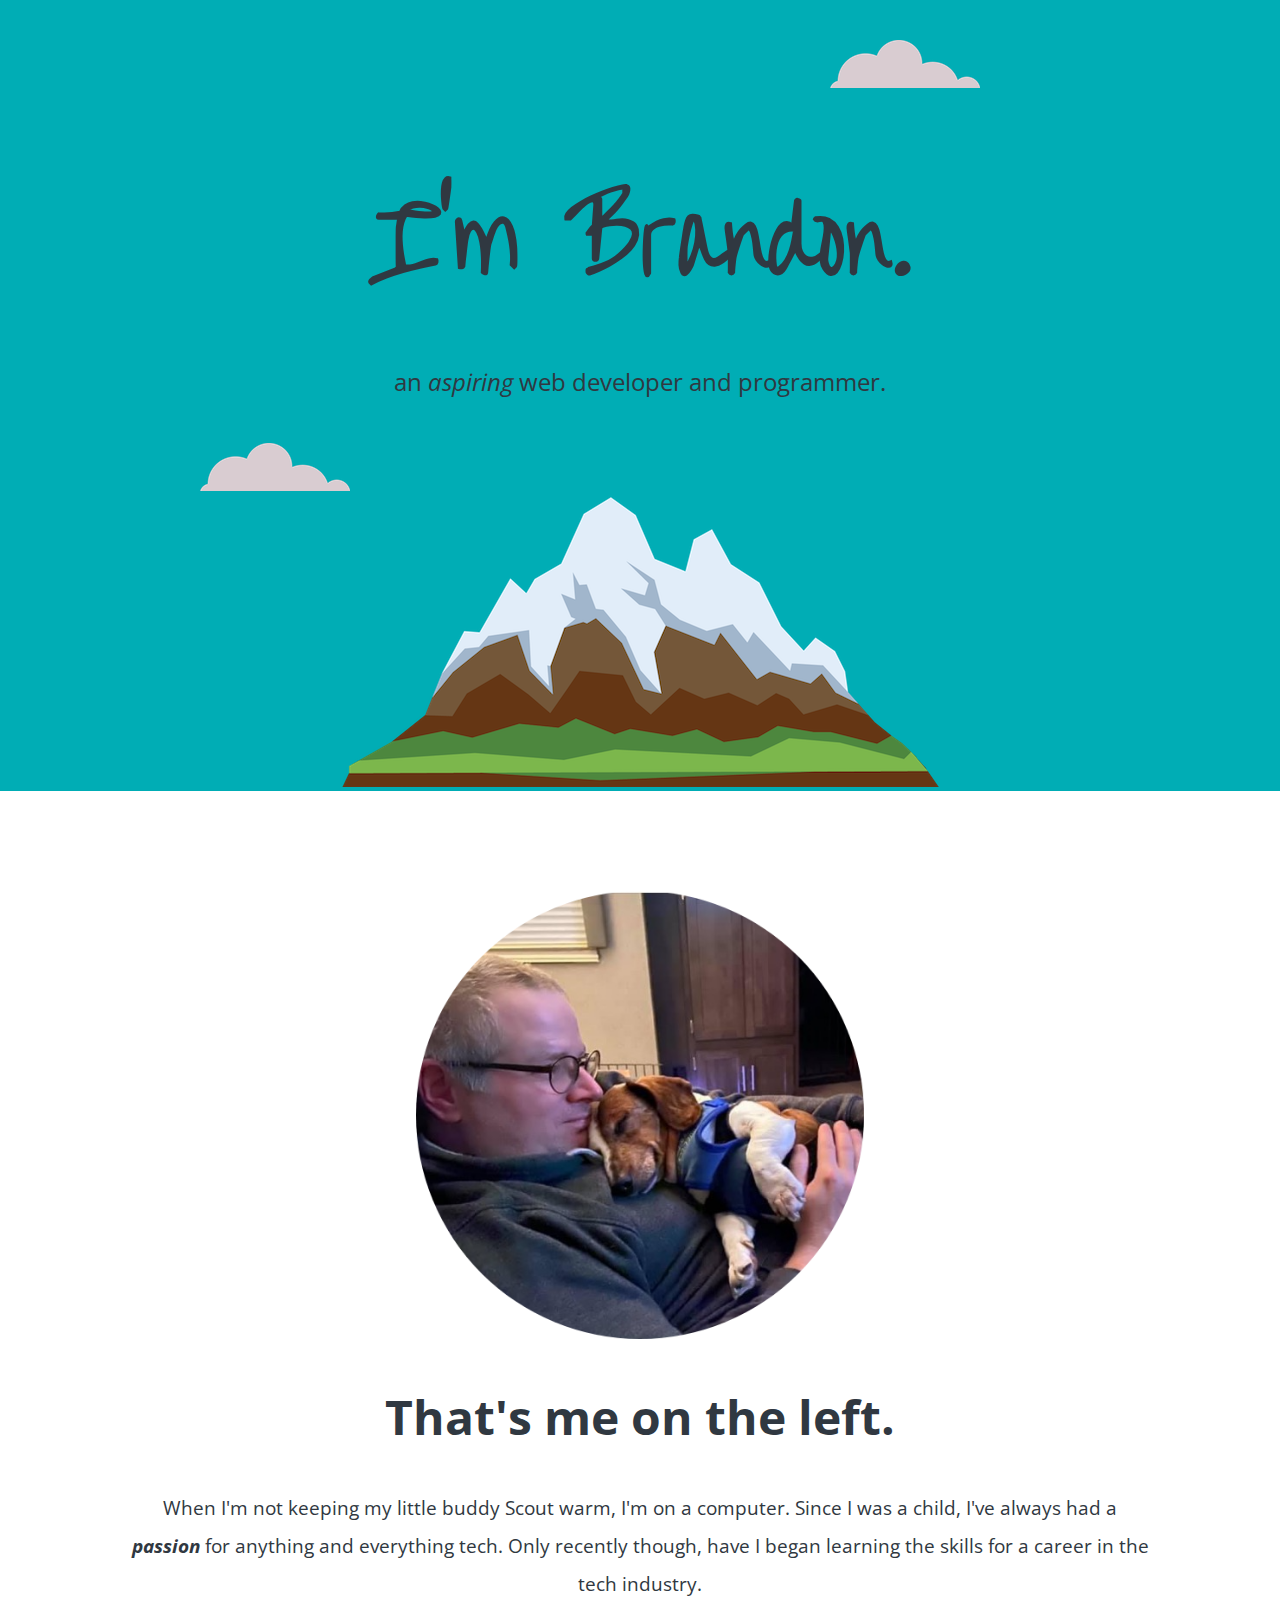
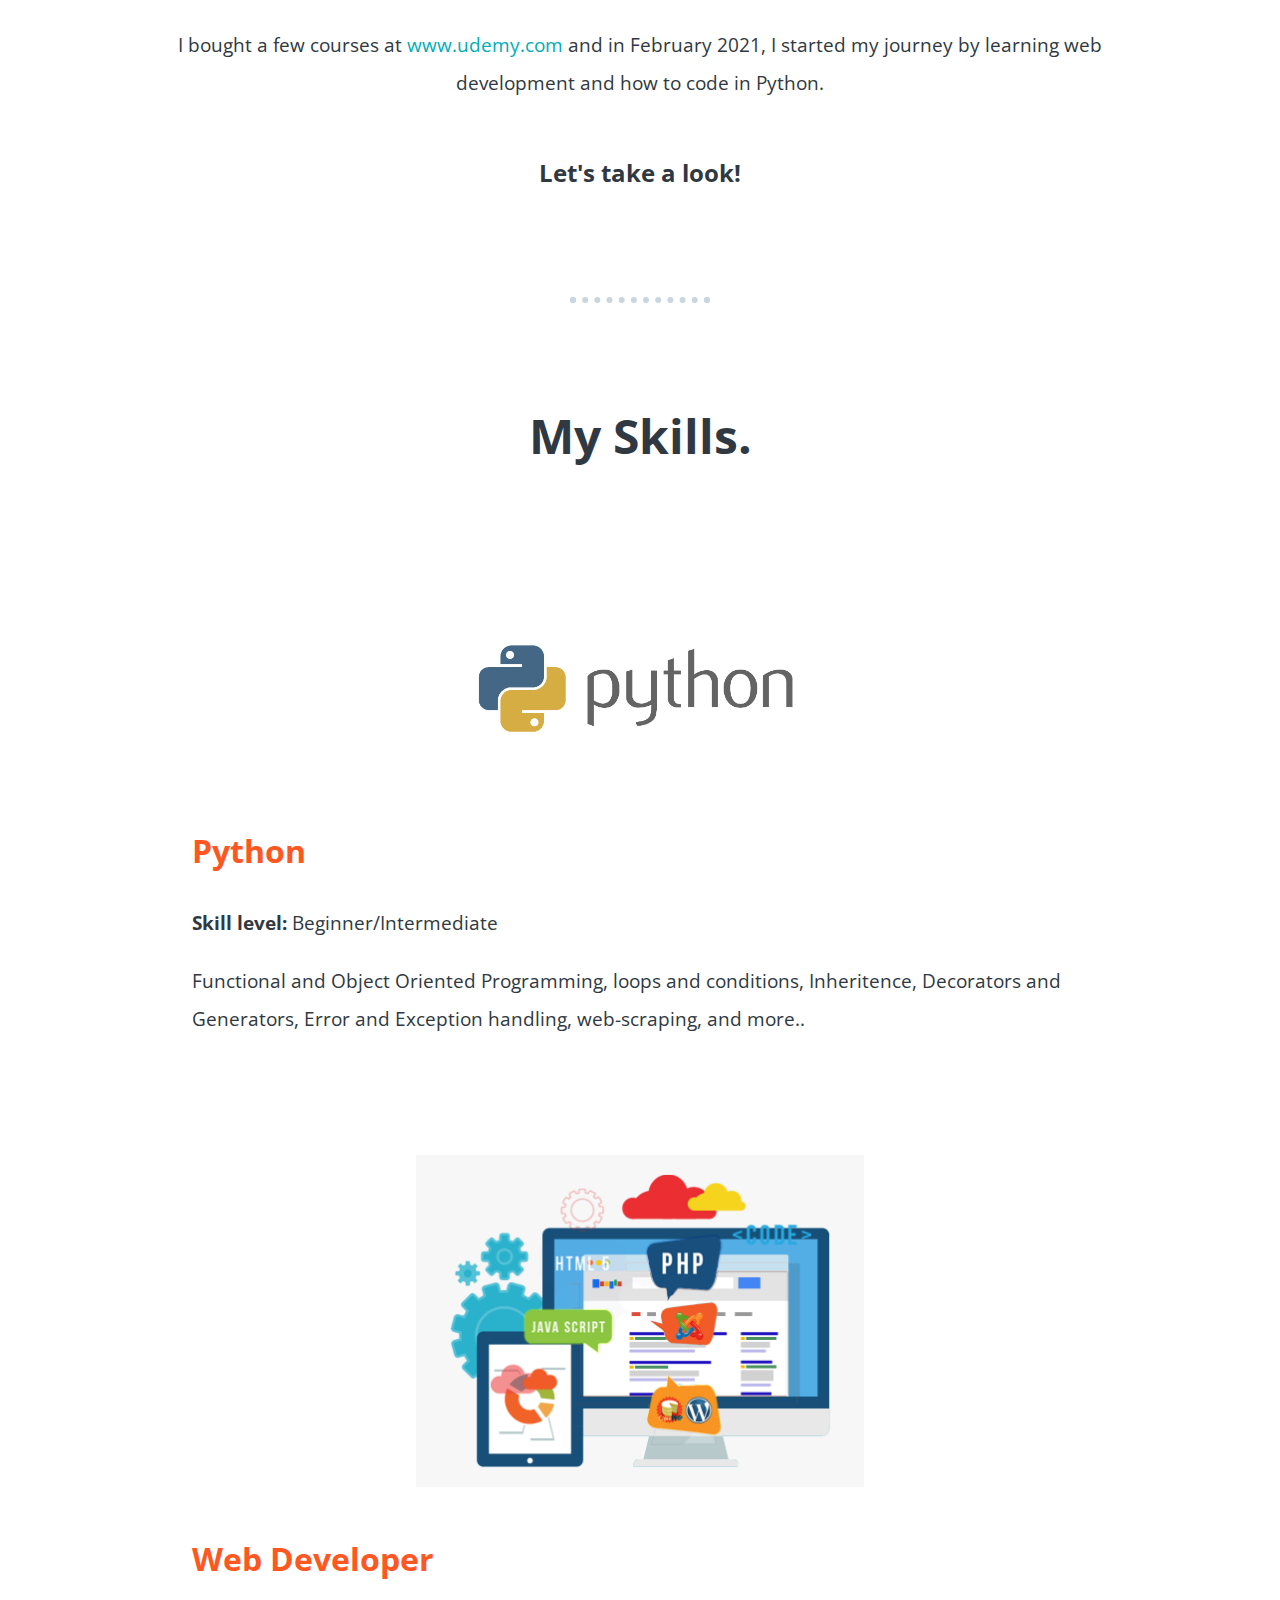
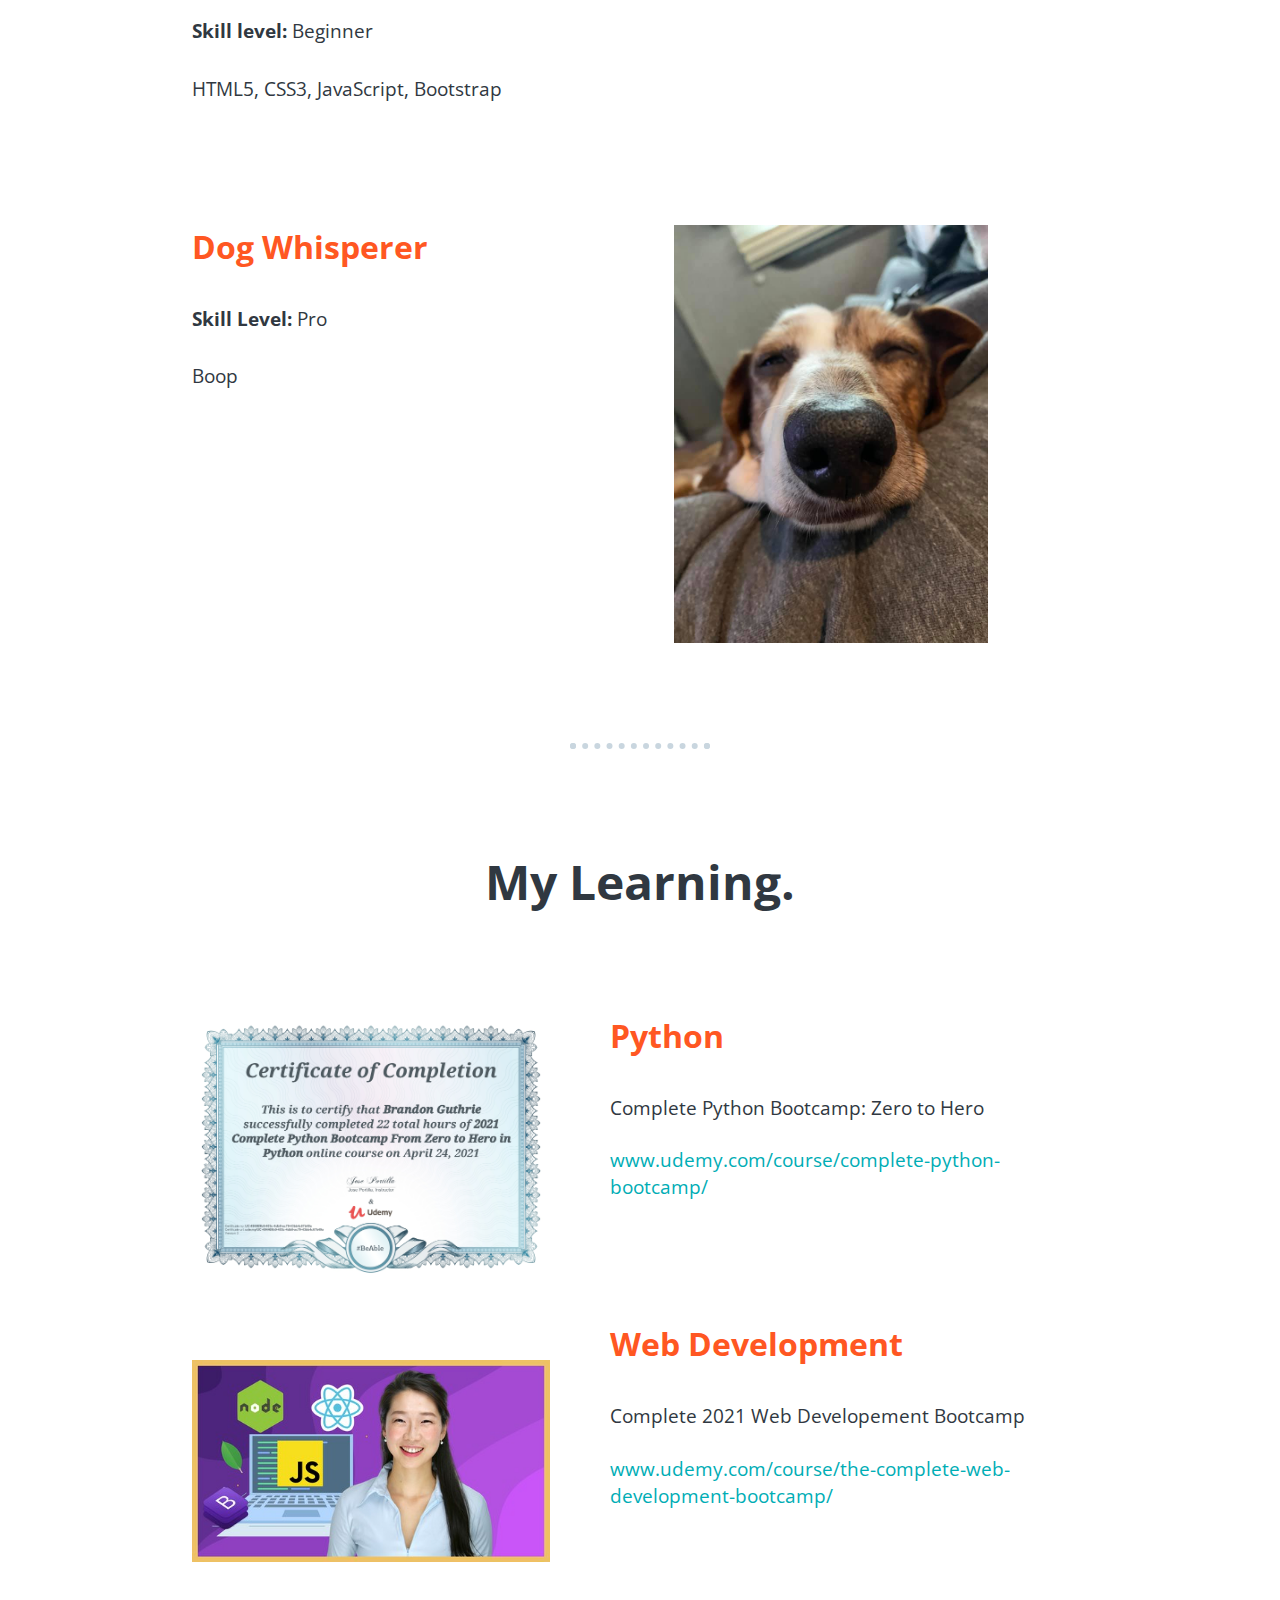
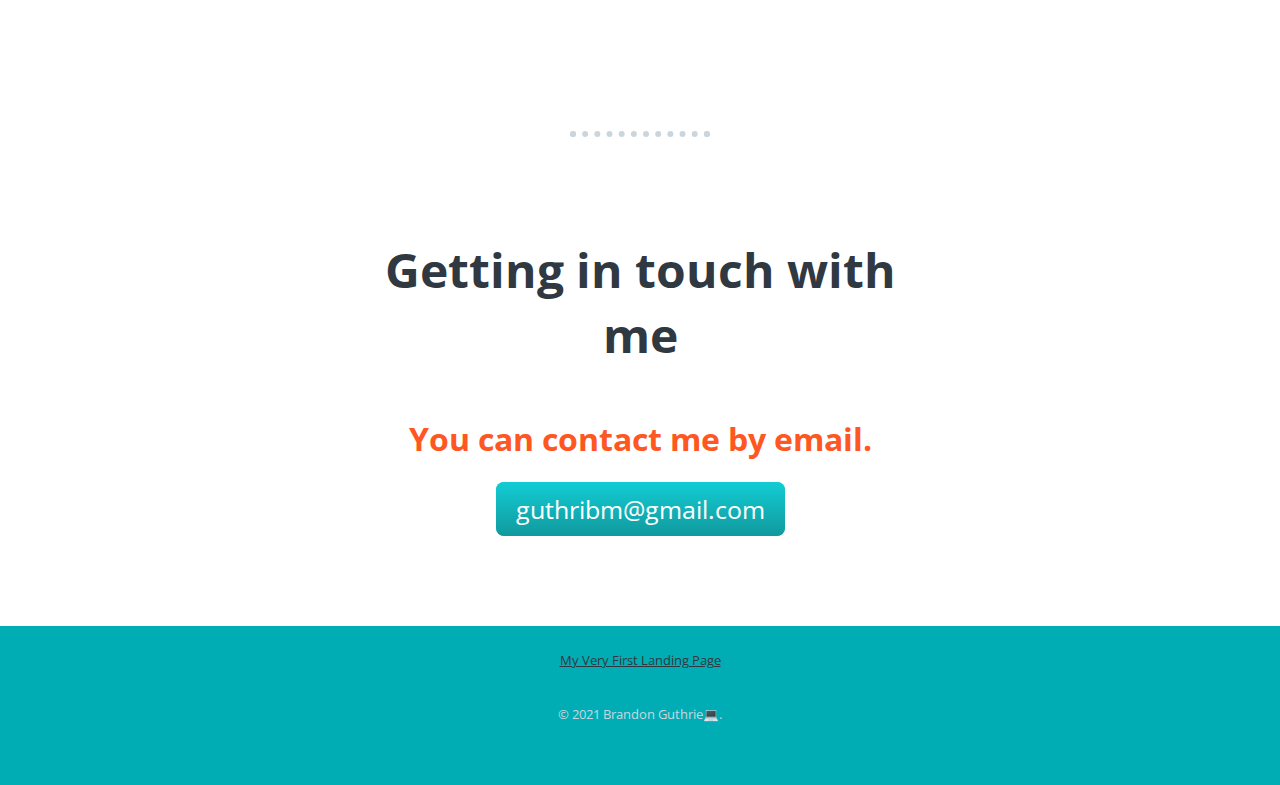
==== index.html @ 547bc37a "Update index.html" ====
<!DOCTYPE html>
<html lang="en">
<head>
    <meta charset="UTF-8">
    <meta http-equiv="X-UA-Compatible" content="IE=edge">
    <meta name="viewport" content="width=device-width, initial-scale=1.0">    
    <title>Brandon Guthrie💻</title>
    <link rel="stylesheet" href="css/styles.css">
    <link rel="icon" href="compicon.ico">
    <link rel="preconnect" href="https://fonts.gstatic.com">
    <link rel="preconnect" href="https://fonts.gstatic.com">
    <link rel="preconnect" href="https://fonts.gstatic.com">
<link href="https://fonts.googleapis.com/css2?family=Hachi+Maru+Pop&family=Open+Sans&family=Over+the+Rainbow&family=Roboto&family=Rock+Salt&display=swap" rel="stylesheet">
</head>

<body>
    <div class="top_container">
        <img class="top_cloud" src="images/cloud.png" alt="Cloud image">
        <h1>I'm Brandon.</h1>
        <p class="subtitle"> an <em>aspiring</em> web developer and programmer.</p>
        <img class="bottom_cloud" src="images/cloud.png" alt="Cloud image">
        <img src="images/mountain.png" alt="Mountain image">
    </div>
    
    <div class="middle-container">
        <div class="profile">
          <img class="profile_pic" src="images/profile pic.png" alt="Brandon profile pic">
          <h2>That's me on the left.</h2>
          <p class="bio">When I'm not keeping my little buddy Scout warm, I'm on a computer. Since I was a child, I've always had a <em><strong>passion</strong></em> for anything and everything tech. Only recently though, have I began learning the skills for a career in the tech industry.</p> 
          <br>
          <p class="bio">I bought a few courses at <a href="https://www.udemy.com">www.udemy.com</a> and in February 2021, I started my journey by learning web development and how to code in Python.</p>
          <br>
          <p class="profile_footer">Let's take a look!</p>
        </div>
        <hr>
        <div class="skills">
          <h2>My Skills.</h2>
          <br>
          <div class="skill-row">
            <img class="python_image" src="images/python-logo-master.png" alt="python logo">
            <h3>Python</h3>
            <p><strong>Skill level: </strong>Beginner/Intermediate</p>             
            <p>Functional and Object Oriented Programming, loops and conditions, Inheritence, Decorators and Generators, Error and Exception handling, web-scraping, and more.. </p>
          </div>
          <br>
          <div class="skill-row">
            <img class="web_dev" src="images/web dev.png" alt="Web Developer">
            <h3>Web Developer</h3>
            <p><strong>Skill level: </strong>Beginner</p>            
            <p>HTML5, CSS3, JavaScript, Bootstrap</p>
          </div>
          <br>
          <div class="skill-row">
            <img class="dog_whisperer" src="images/sleep_scout.jpg" alt="Scout sleeping">
            <h3>Dog Whisperer</h3>
            <p><strong>Skill Level: </strong>Pro</p>            
            <p>Boop</p>
          </div>
        </div>
        <br clear="both">
        <hr>
        <h2>My Learning.</h2>
        <div class="learning">
            <div class="skill-row">
                <img class="udemy_python" src="images/PythonCertificatePicture.png" alt="python certificate">
                <h3 class="learn">Python</h3>
                <p>Complete Python Bootcamp: Zero to Hero</p>                 
                <a href="https://www.udemy.com/course/complete-python-bootcamp/">www.udemy.com/course/complete-python-bootcamp/</a>
                
            </div>
            <br>
            <div class="skill-row-last">
                <img class="udemy_web_dev" src="images/angela_yu.jpg" alt="web development course image">
                <h3 class="learn">Web Development</h3>
                <p>Complete 2021 Web Developement Bootcamp</p>                 
                <a href="https://www.udemy.com/course/the-complete-web-development-bootcamp/">www.udemy.com/course/the-complete-web-development-bootcamp/</a>
                
            </div>
        </div>
        <br>
        <hr>
        <div class="contact-me">
          <h2>Getting in touch with me</h2>
          <h3>You can contact me by email.</h3>          
          <a class="btn" href="mailto:guthrbm@gmail.com">guthribm@gmail.com</a>          
        </div>
      </div>
      
      


      <div class="bottom-container">        
        <a class="old_site" href="HTML - Personal Site/old_index.html">My Very First Landing Page</a>
        <p class="copyright">© 2021 Brandon Guthrie💻.</p>
      </div>
      
</body>
</html>
---- css/styles.css ----
body {
    color: #303841;
    margin: 0;
    text-align: center;
    font-family: 'Trebuchet MS', 'Lucida Sans Unicode', 'Lucida Grande', 'Lucida Sans', Arial, sans-serif;
}

h1 {
    font-size: 5.625rem;
    margin: 50px auto 0 auto;
    font-family: 'Over the Rainbow', cursive; 
    color: #303841; 
        
}

.subtitle {
    font-weight: normal;
    font-size: 1.5rem;
}

.skills {
    text-align: center;
}

h2 {
    font-size: 3rem;
    font-family: 'Open Sans', sans-serif;
    color: #303841;
    font-weight: bold;
}

h3 {
    font-family: 'Open Sans', sans-serif;
    color: #ff5722;
    margin-top: 50px;
    font-size: 2rem;
}

a {
    font-family: 'Open Sans', sans-serif;
    color: #00adb5;
    text-decoration: none;
}

a:hover {
    color: #00adb5;
    text-decoration: underline;
}

p {
    font-family: 'Open Sans', sans-serif;
    line-height: 2;
    
}

hr {
    border: dotted #c9d6df 6px;
    border-bottom: none;
    width: 10%;
    margin: 100px auto 100px auto;
}

.top_container {
    background-color: #00adb5;
    position: relative;
    padding-top: 100px;
}

.skill-row {
    text-align: left;
    margin: 75px auto 0 auto;
    width: 70%;
    font-size: 1.2rem;
}

.skill-row-last {
    text-align: left;
    margin: 75px auto 100px auto;
    width: 70%;
    font-size: 1.2rem;
}

.profile {
    text-align: center;
    font-family: 'Open Sans', sans-serif;
    color: #303841;
    margin-bottom: 60px;    
}

.profile_footer {
    font-size: 1.5rem;
    font-weight: bold;
}

.middle-container {        
    font-family: 'Open Sans', sans-serif;    
    color: #303841;
    margin: 100px 0 100px 0;
         
}

.bottom-container {    
    background-color: #00adb5;
    padding: 25px;
}

.pro {
    text-decoration: underline;    
}

.top_cloud {
    position: absolute;
    right: 300px;
    top: 40px;
}

.bottom_cloud {
    position: absolute;
    left: 200px;
    bottom: 300px;
}

.python_image {
    
    height: 45%;
    width: 45%;
    display: block; 
    margin: 0 auto 0 auto;   
    
}

.learn {
    margin-top: 100px;
}

.web_dev {
    height: 50%;
    width: 50%;    
    display: block; 
    margin: 0 auto 0 auto;
}

.dog_whisperer {
    height: 35%;
    width: 35%;
    display: block;
    float: right; 
    margin: 0 100px 0 0;
    
    
}

.profile_pic {
    height: 35%;
    width: 35%;
    
}

.udemy_python {
    height: 40%;
    width: 40%;
    float: left;
    margin: 0 60px 80px 0;
}

.udemy_web_dev {
    height: 40%;
    width: 40%;
    float: left;
    margin: 0 60px 80px 0;
    clear: both;
    
}

.bio {
    width: 80%;
    margin: auto;
    font-size: 1.2rem;
}



.contact-me {
    width: 40%;
    margin: 40px auto 60px;
    font-size: 1.2rem;
}

.btn {
    background: #11cdd4;
    background-image: -webkit-linear-gradient(top, #11cdd4, #11999e);
    background-image: -moz-linear-gradient(top, #11cdd4, #11999e);
    background-image: -ms-linear-gradient(top, #11cdd4, #11999e);
    background-image: -o-linear-gradient(top, #11cdd4, #11999e);
    background-image: linear-gradient(to bottom, #11cdd4, #11999e);
    -webkit-border-radius: 8;
    -moz-border-radius: 8;
    border-radius: 8px;
    font-family: 'Open Sans', sans-serif;
    color: #ffffff;
    font-size: 25px;
    padding: 10px 20px 10px 20px;
    text-decoration: none;
  }
  
  .btn:hover {
    background: #30e3cb;
    background-image: -webkit-linear-gradient(top, #30e3cb, #2bc4ad);
    background-image: -moz-linear-gradient(top, #30e3cb, #2bc4ad);
    background-image: -ms-linear-gradient(top, #30e3cb, #2bc4ad);
    background-image: -o-linear-gradient(top, #30e3cb, #2bc4ad);
    background-image: linear-gradient(to bottom, #30e3cb, #2bc4ad);
    text-decoration: none;
  }

  .old_site {
      color: #303841;
      text-decoration: underline;
      font-size: .8rem;
  }

  .copyright {
      color: #c9d6df;
      font-size: .8rem;
      padding: 20px 0;
  }
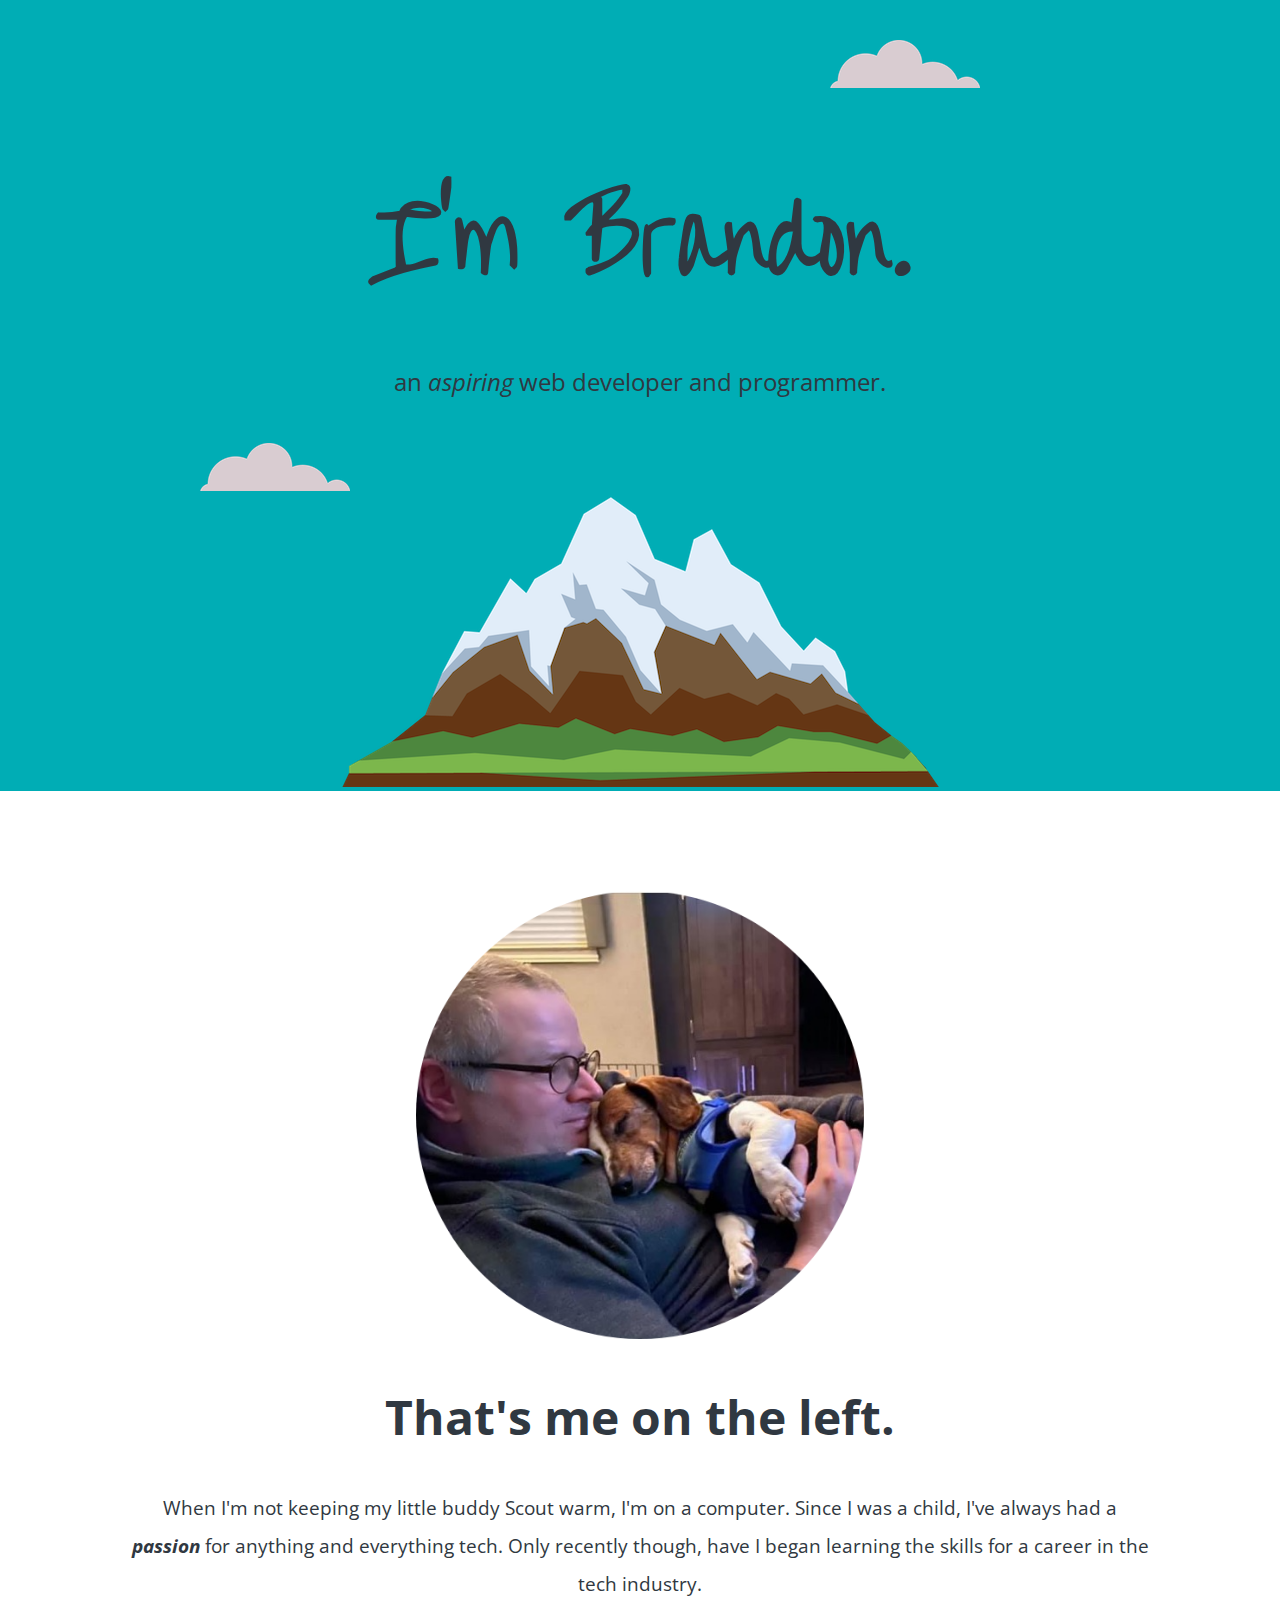
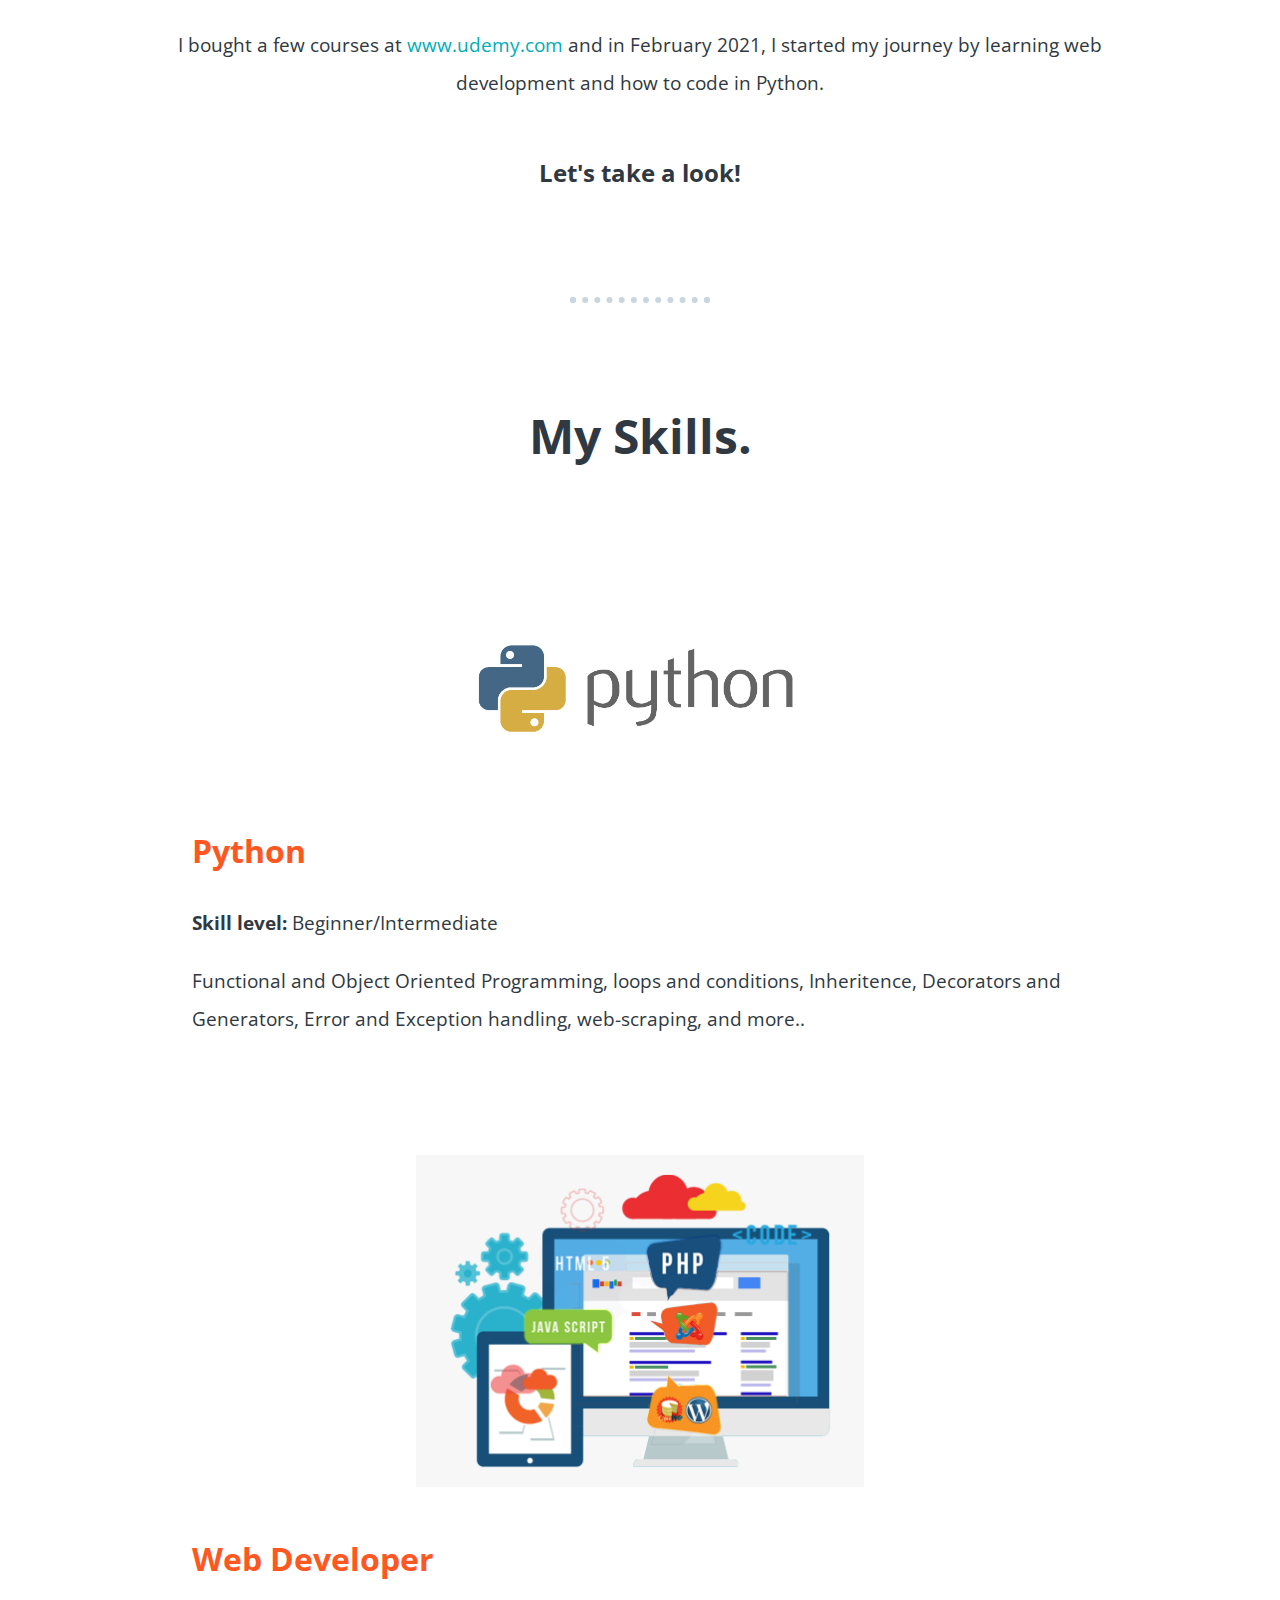
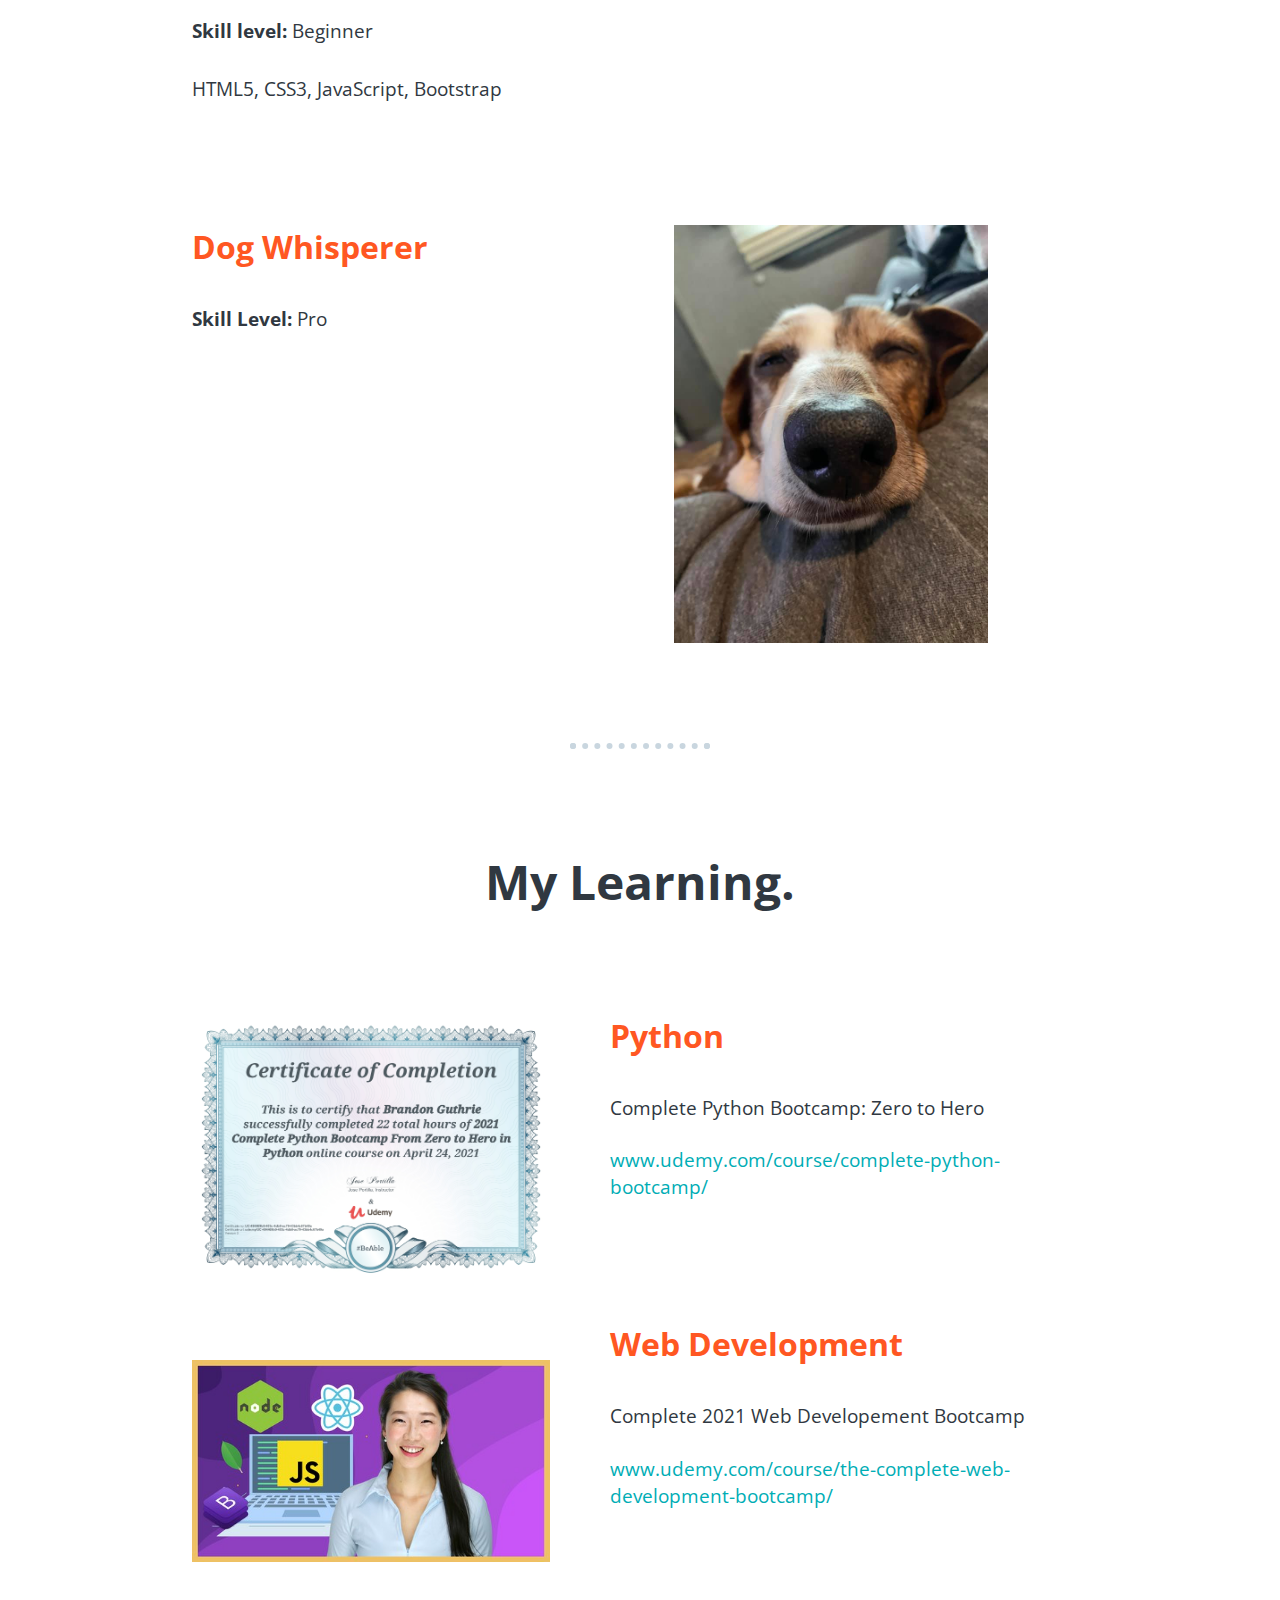
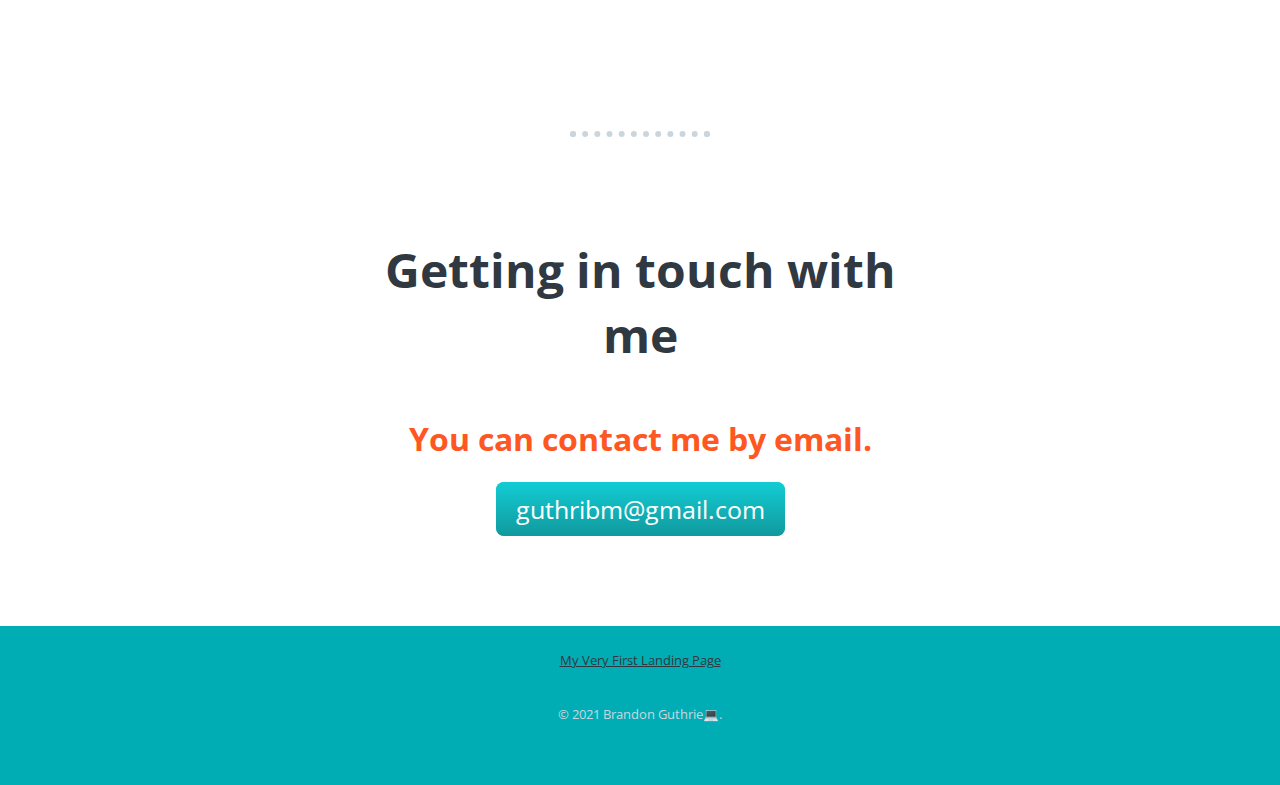
==== commit 54764e51: "Update index.html" ====
--- a/index.html
+++ b/index.html
@@ -53,8 +53,7 @@
           <div class="skill-row">
             <img class="dog_whisperer" src="images/sleep_scout.jpg" alt="Scout sleeping">
             <h3>Dog Whisperer</h3>
-            <p><strong>Skill Level: </strong>Pro</p>            
-            <p>Boop</p>
+            <p><strong>Skill Level: </strong>Pro</p>                        
           </div>
         </div>
         <br clear="both">
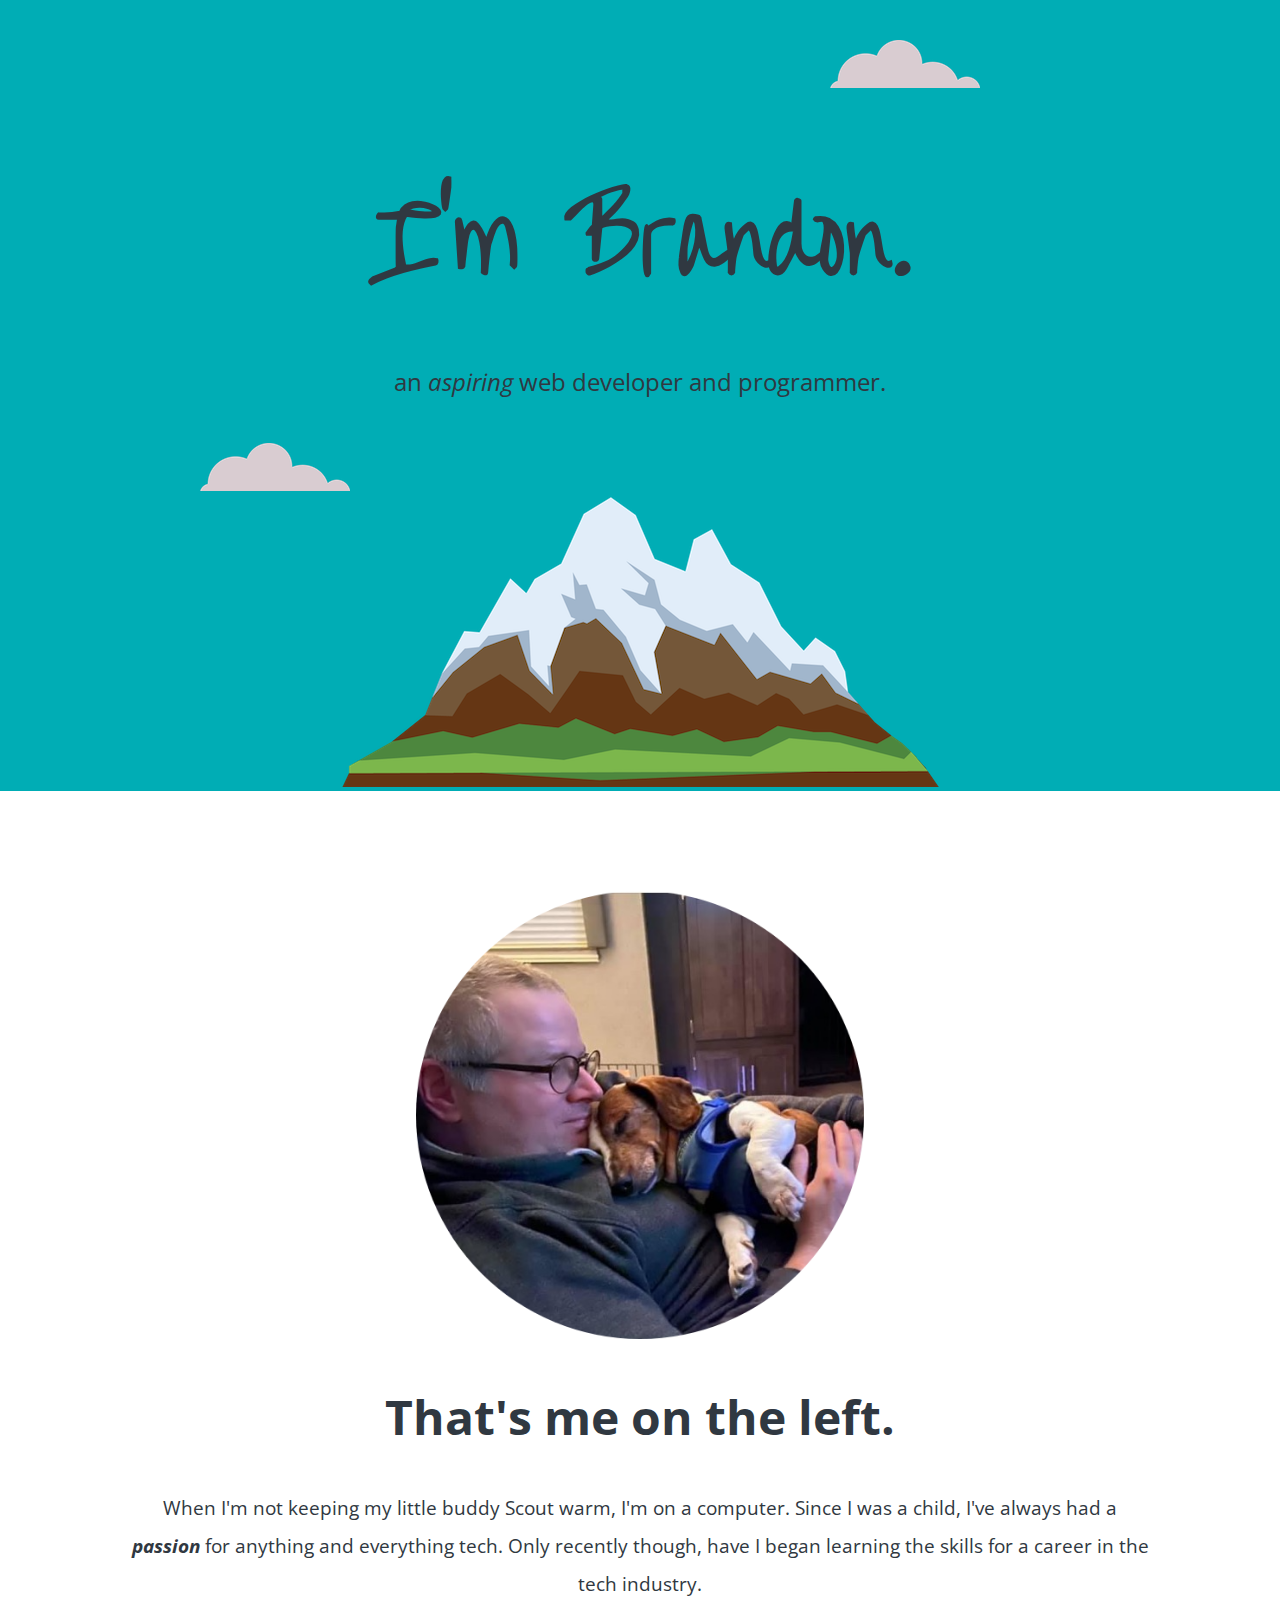
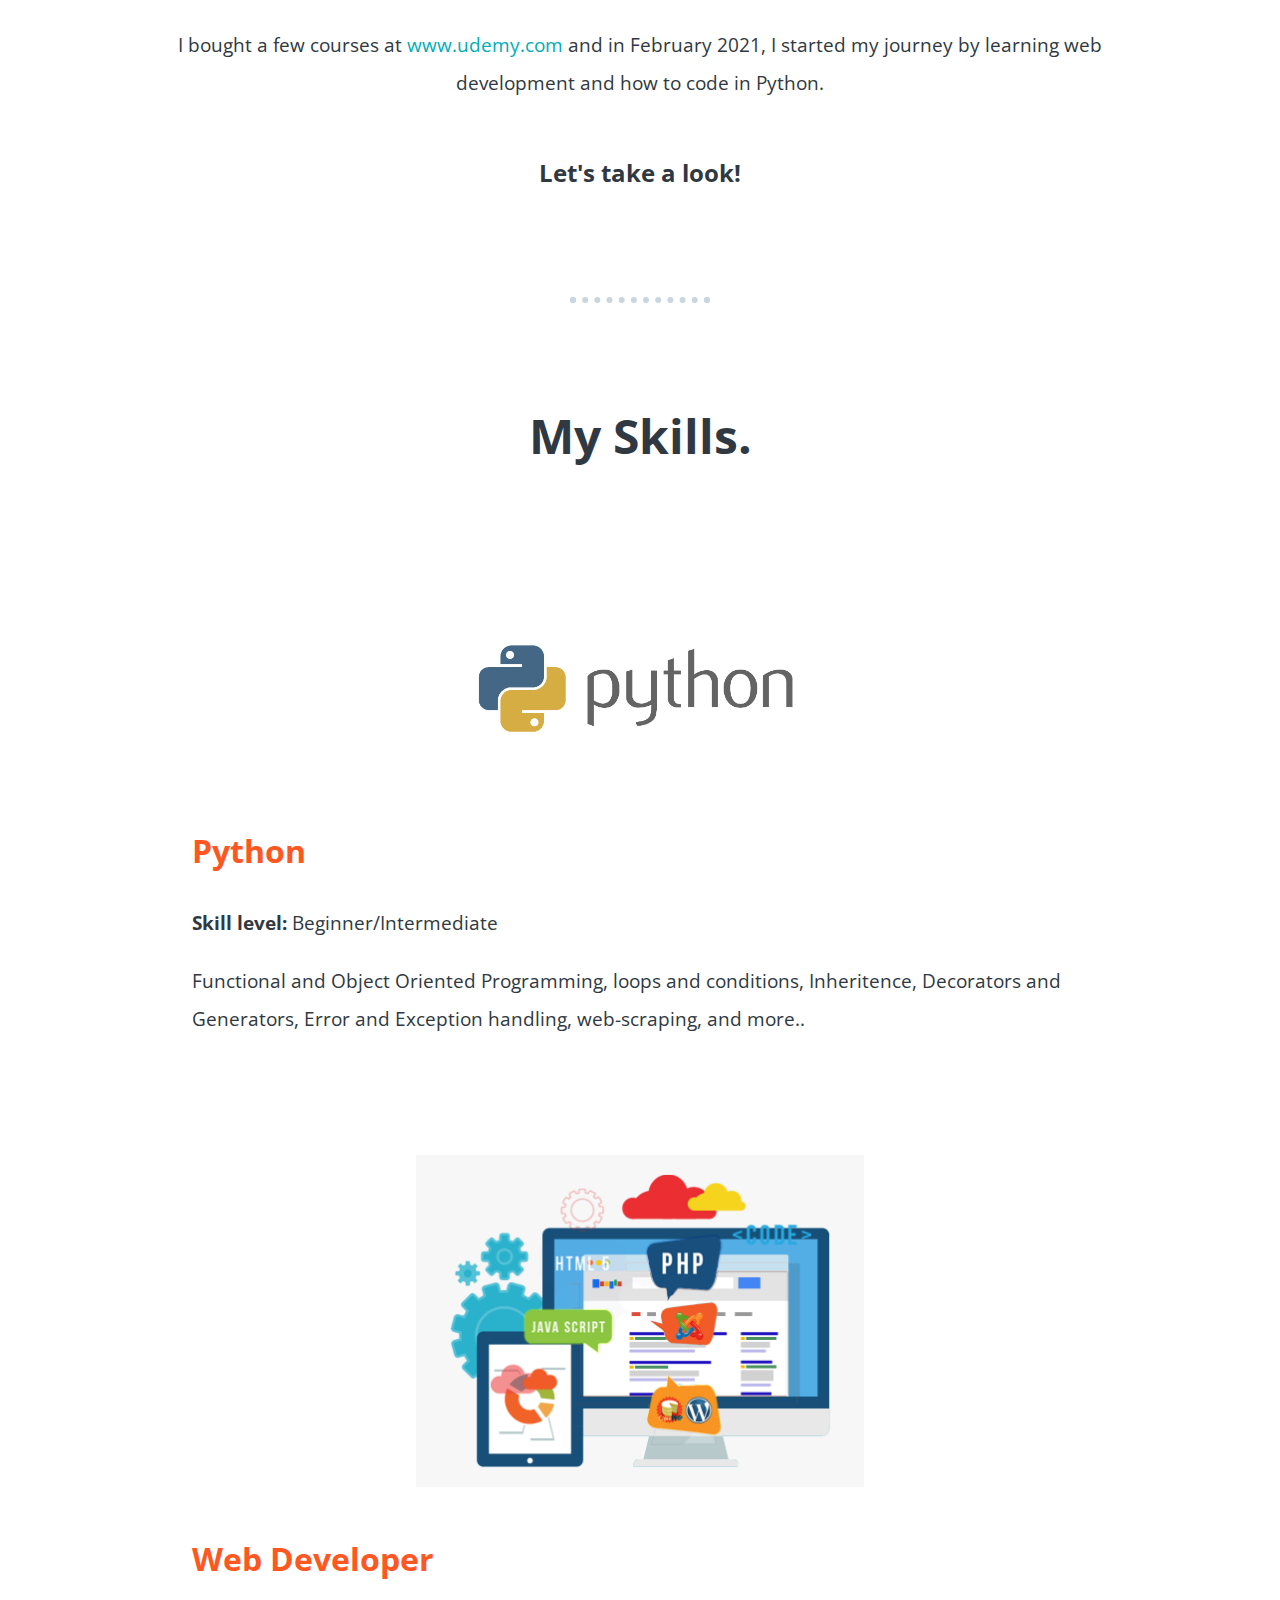
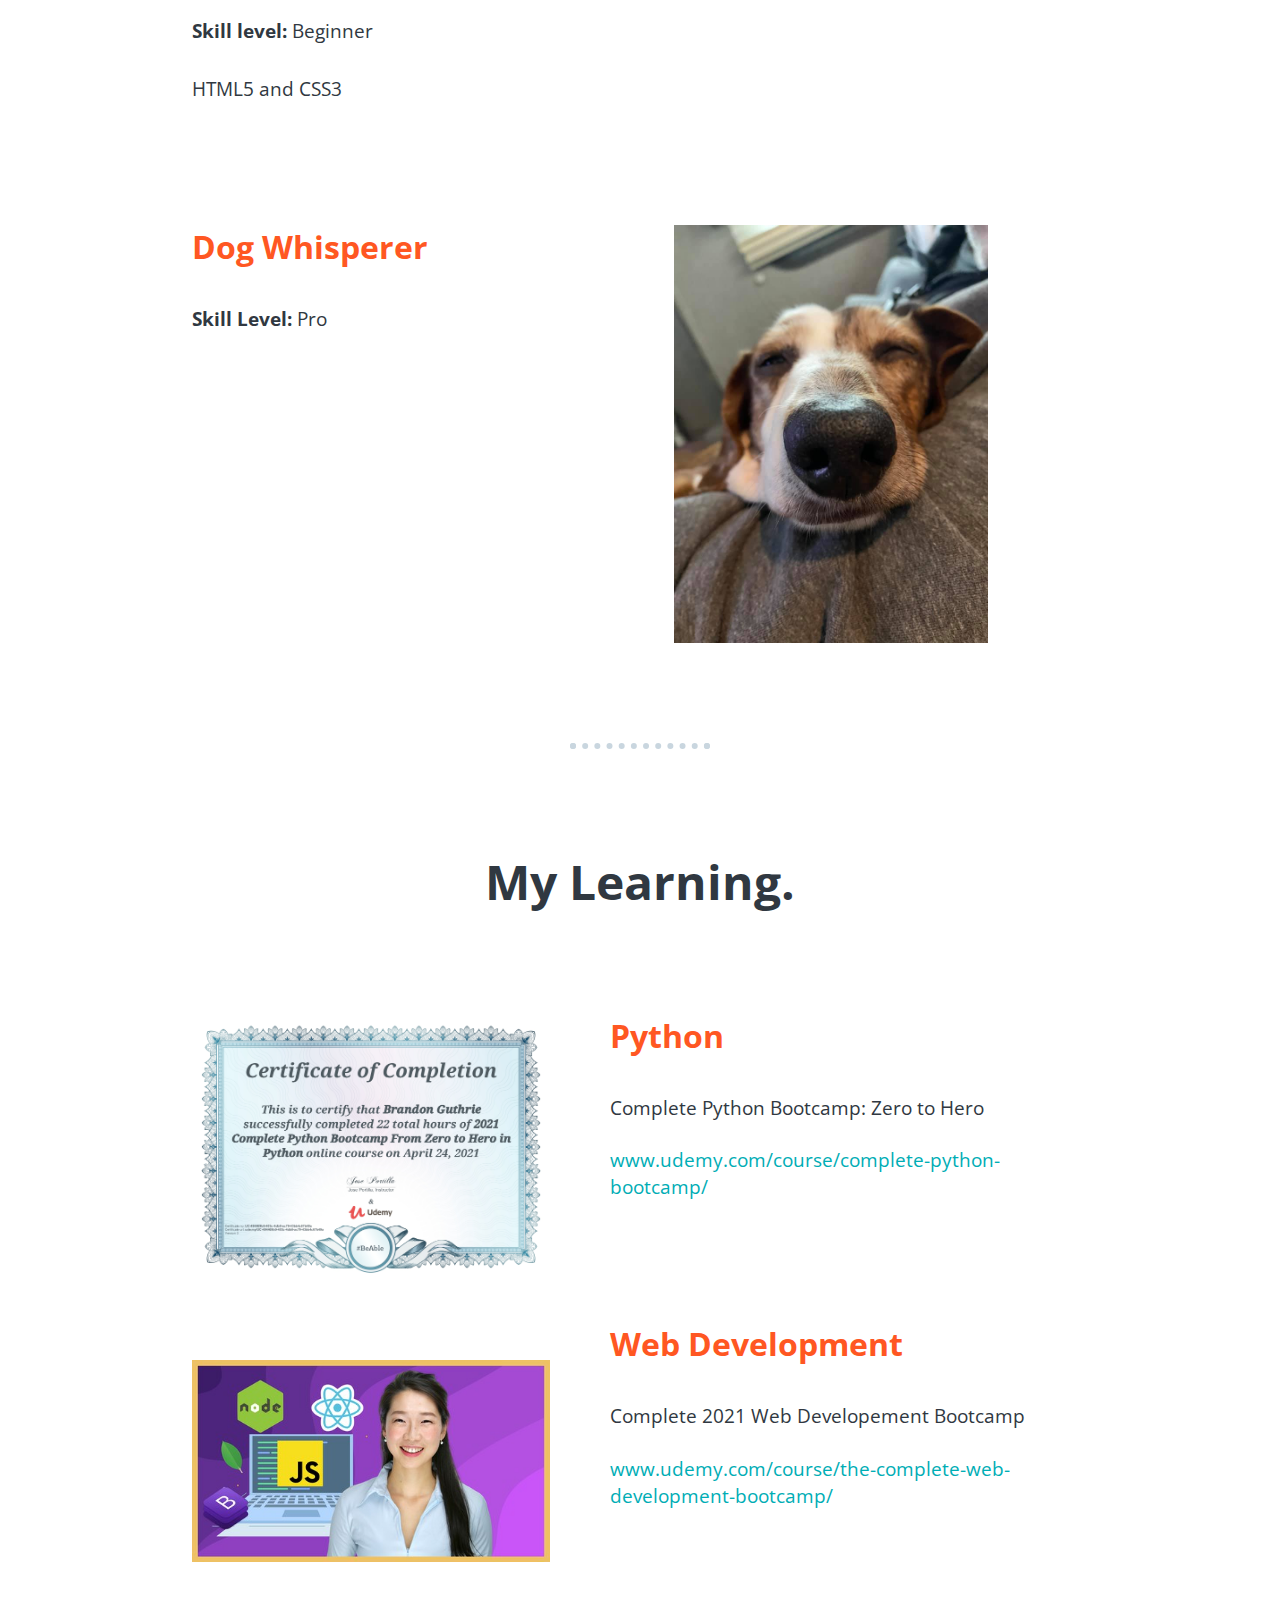
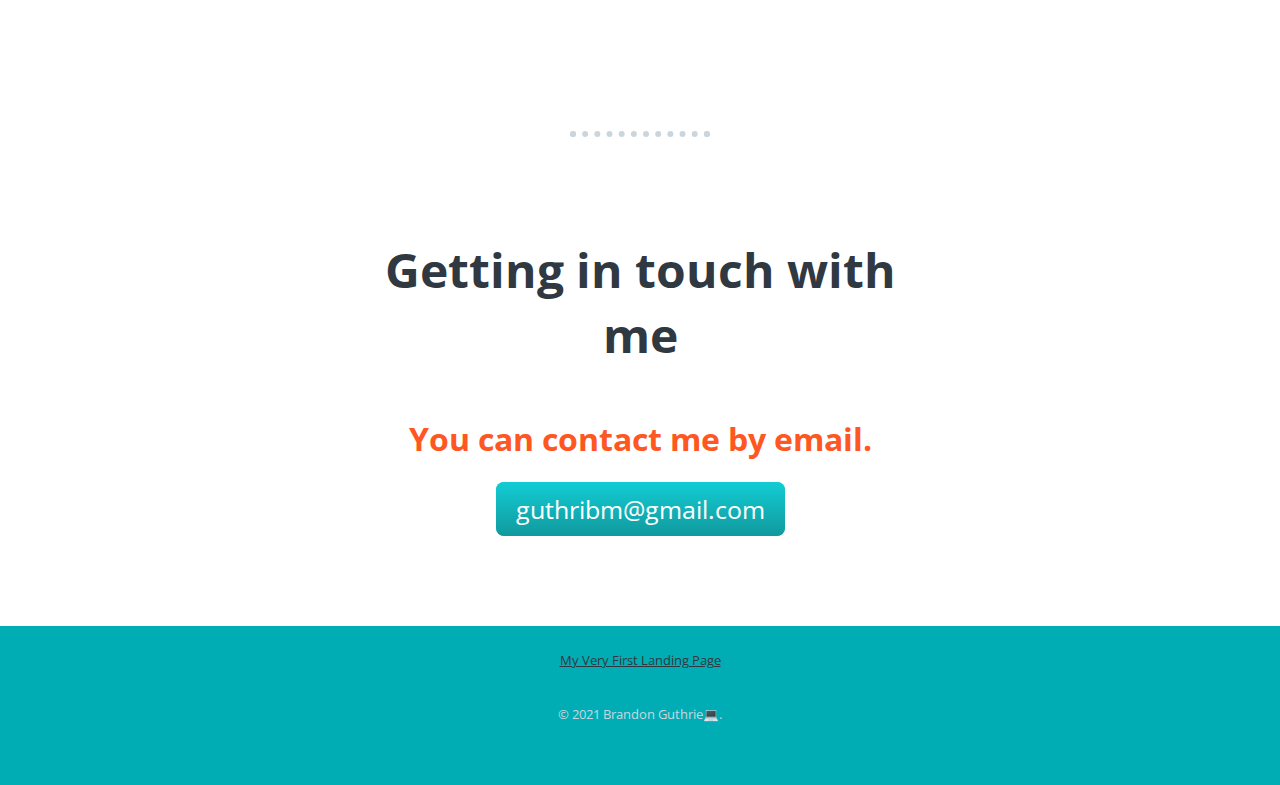
==== commit 4c0d5cad: "Update index.html" ====
--- a/index.html
+++ b/index.html
@@ -47,7 +47,7 @@
             <img class="web_dev" src="images/web dev.png" alt="Web Developer">
             <h3>Web Developer</h3>
             <p><strong>Skill level: </strong>Beginner</p>            
-            <p>HTML5, CSS3, JavaScript, Bootstrap</p>
+            <p>HTML5 and CSS3</p>
           </div>
           <br>
           <div class="skill-row">
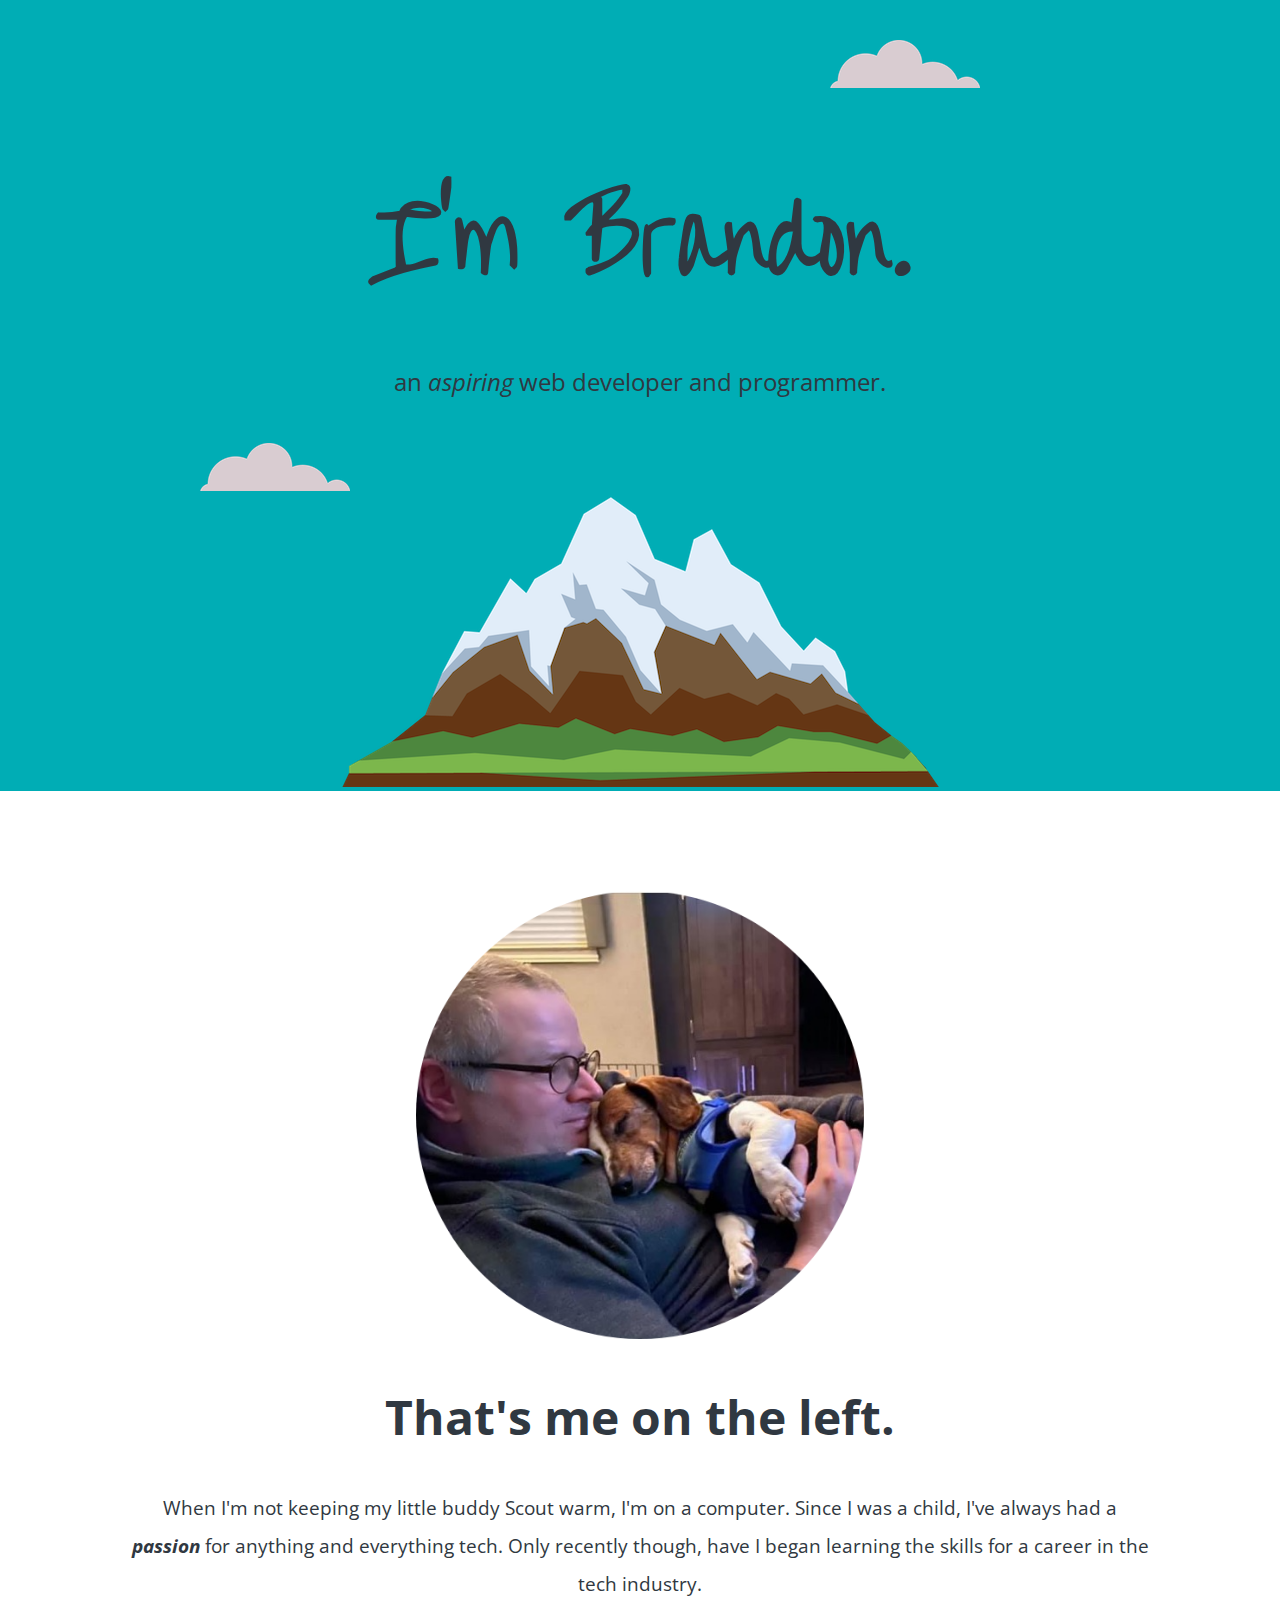
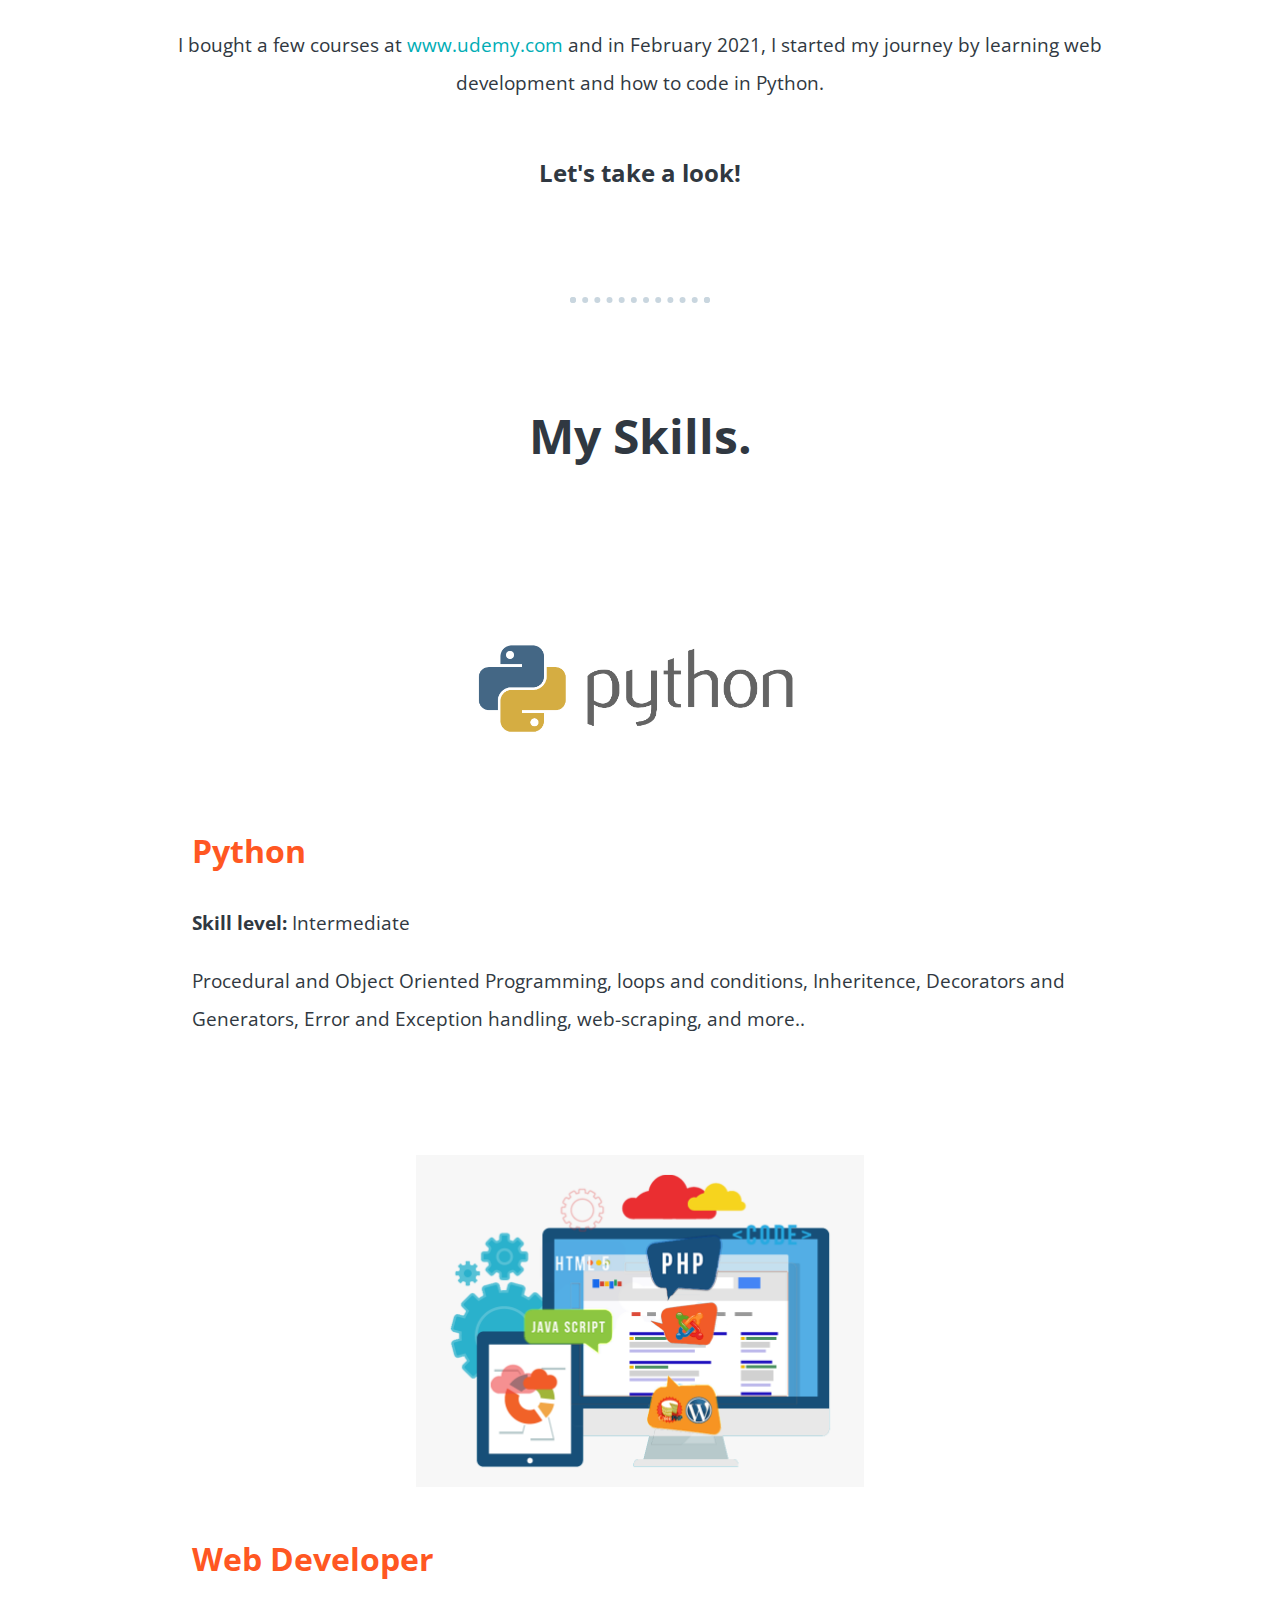
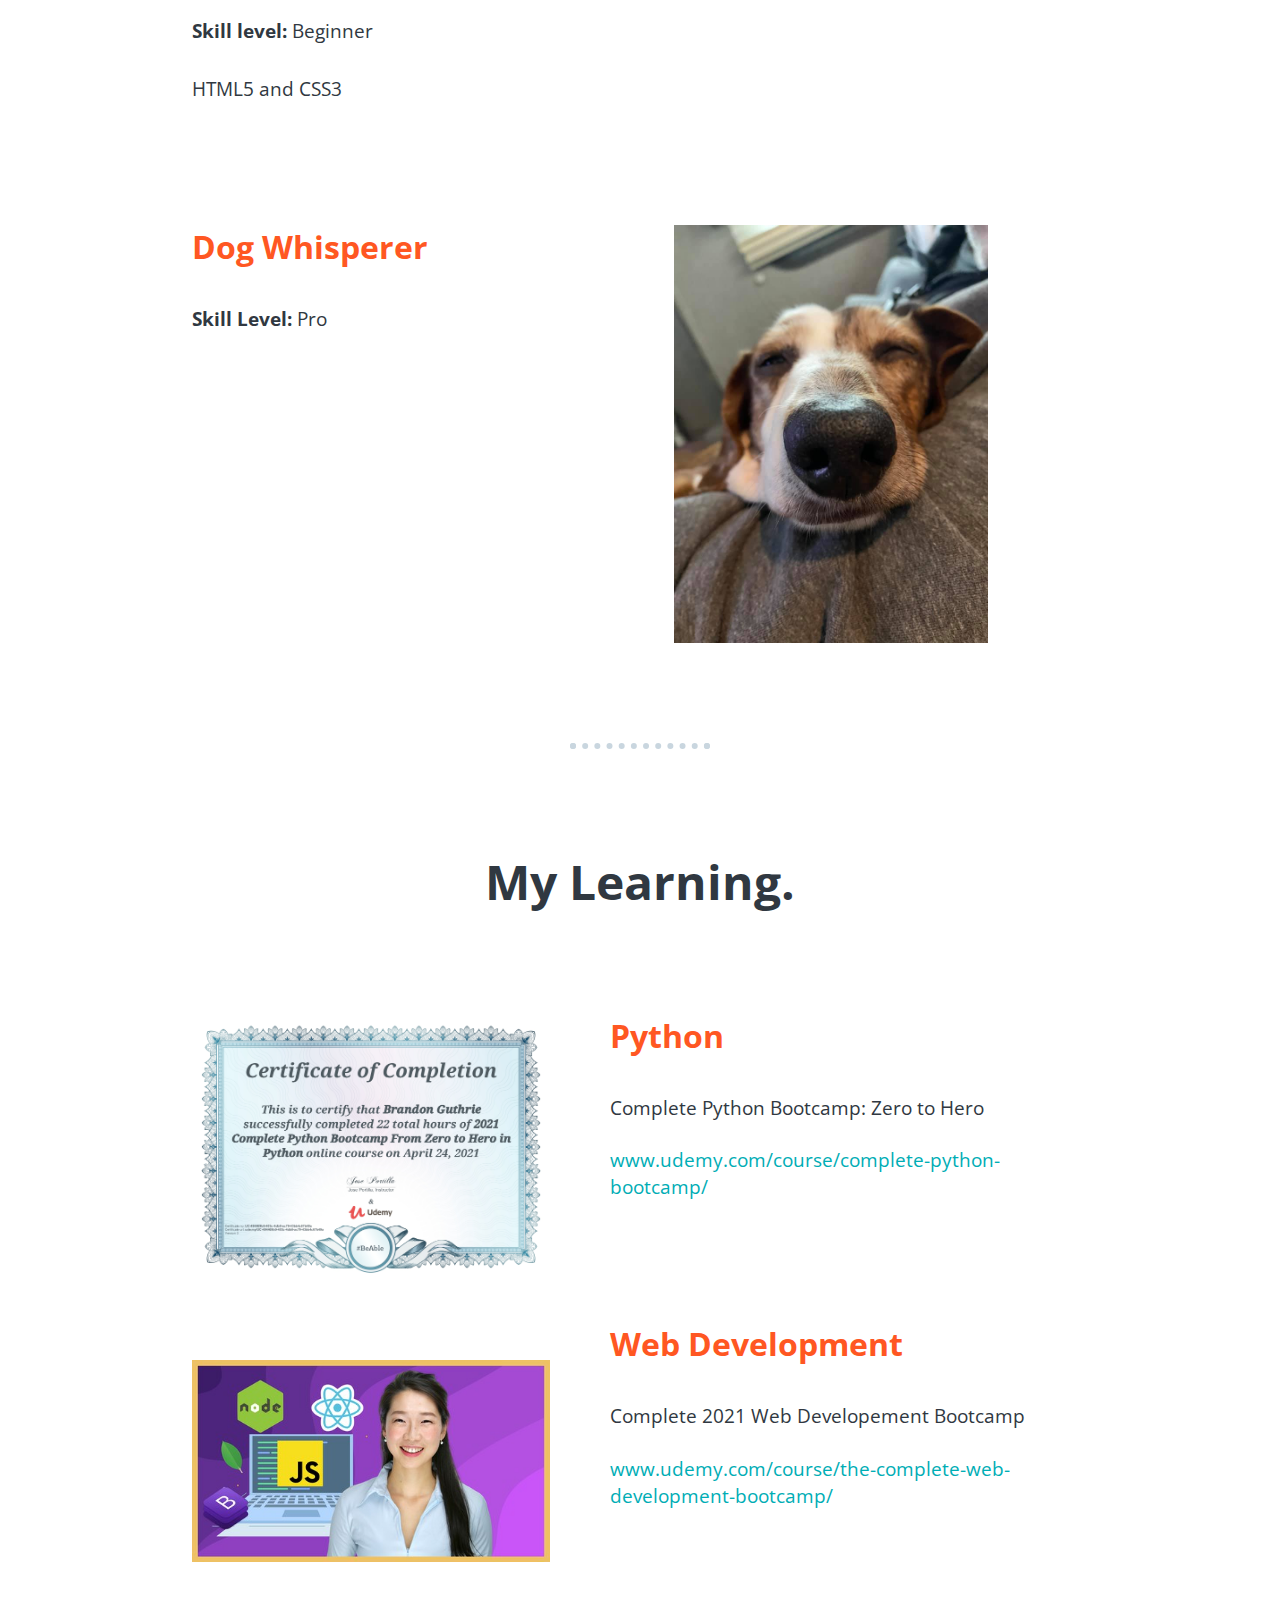
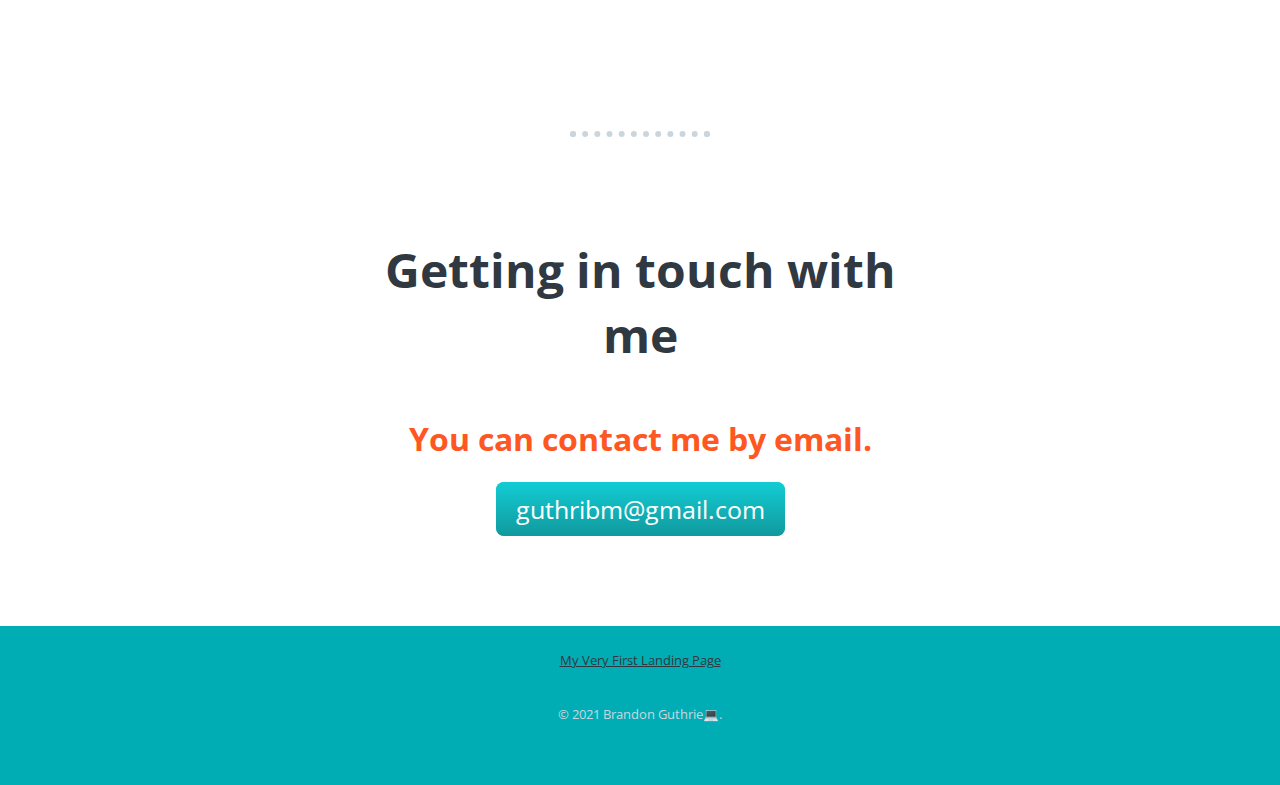
==== commit bda3f240: "Update index.html" ====
--- a/index.html
+++ b/index.html
@@ -39,8 +39,8 @@
           <div class="skill-row">
             <img class="python_image" src="images/python-logo-master.png" alt="python logo">
             <h3>Python</h3>
-            <p><strong>Skill level: </strong>Beginner/Intermediate</p>             
-            <p>Functional and Object Oriented Programming, loops and conditions, Inheritence, Decorators and Generators, Error and Exception handling, web-scraping, and more.. </p>
+            <p><strong>Skill level: </strong>Intermediate</p>             
+            <p>Procedural and Object Oriented Programming, loops and conditions, Inheritence, Decorators and Generators, Error and Exception handling, web-scraping, and more.. </p>
           </div>
           <br>
           <div class="skill-row">
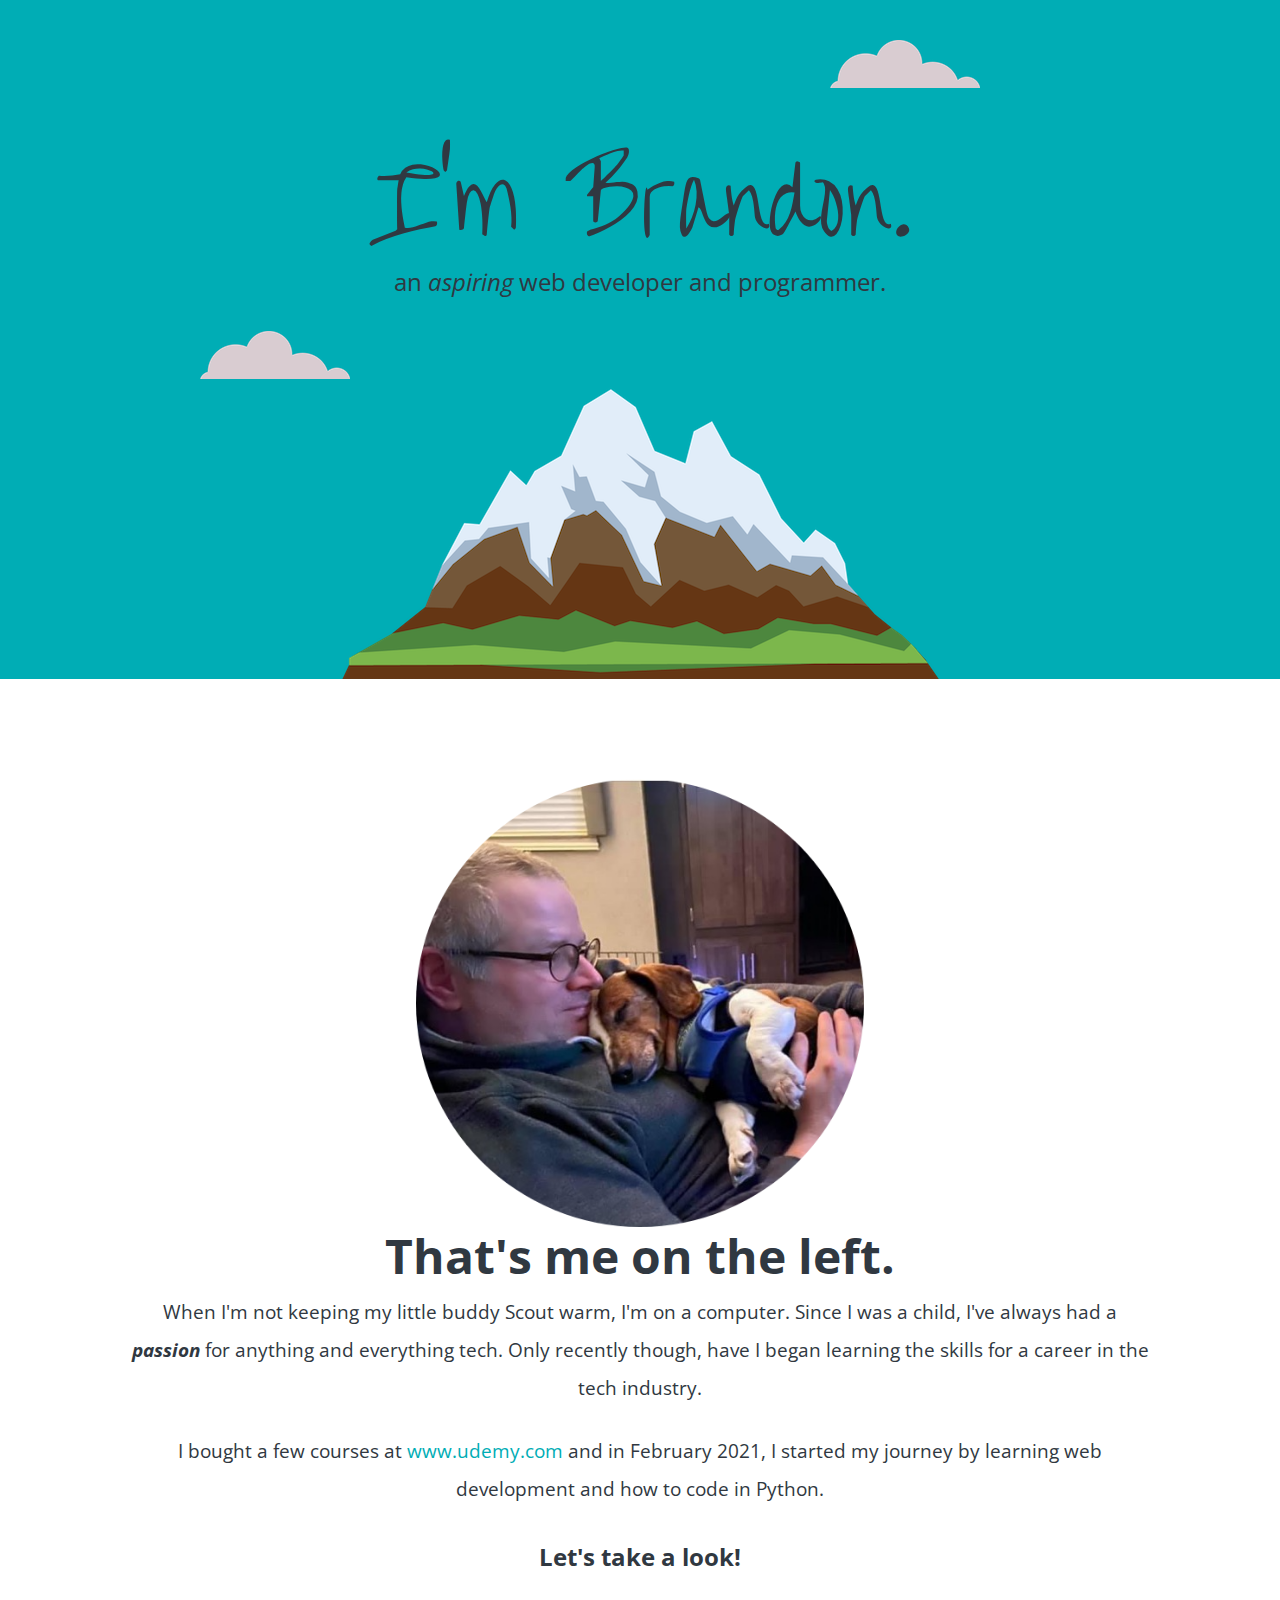
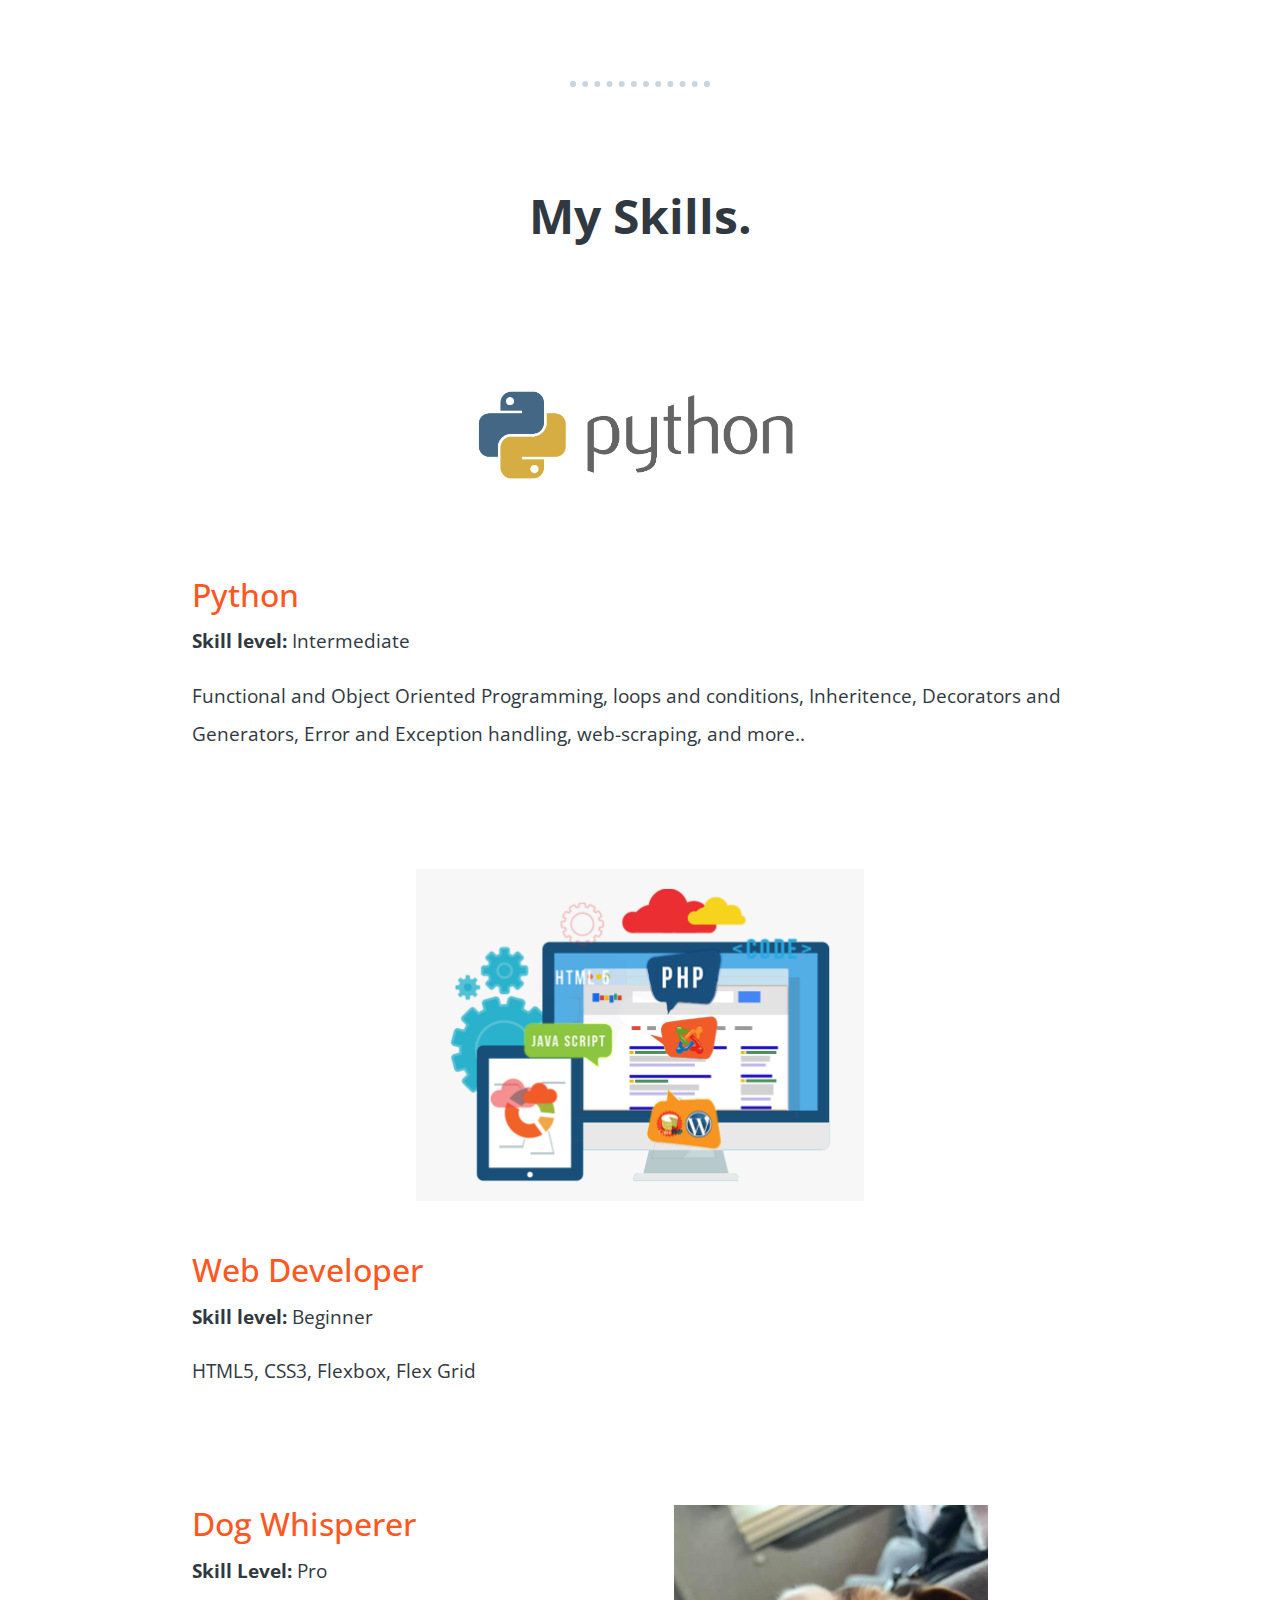
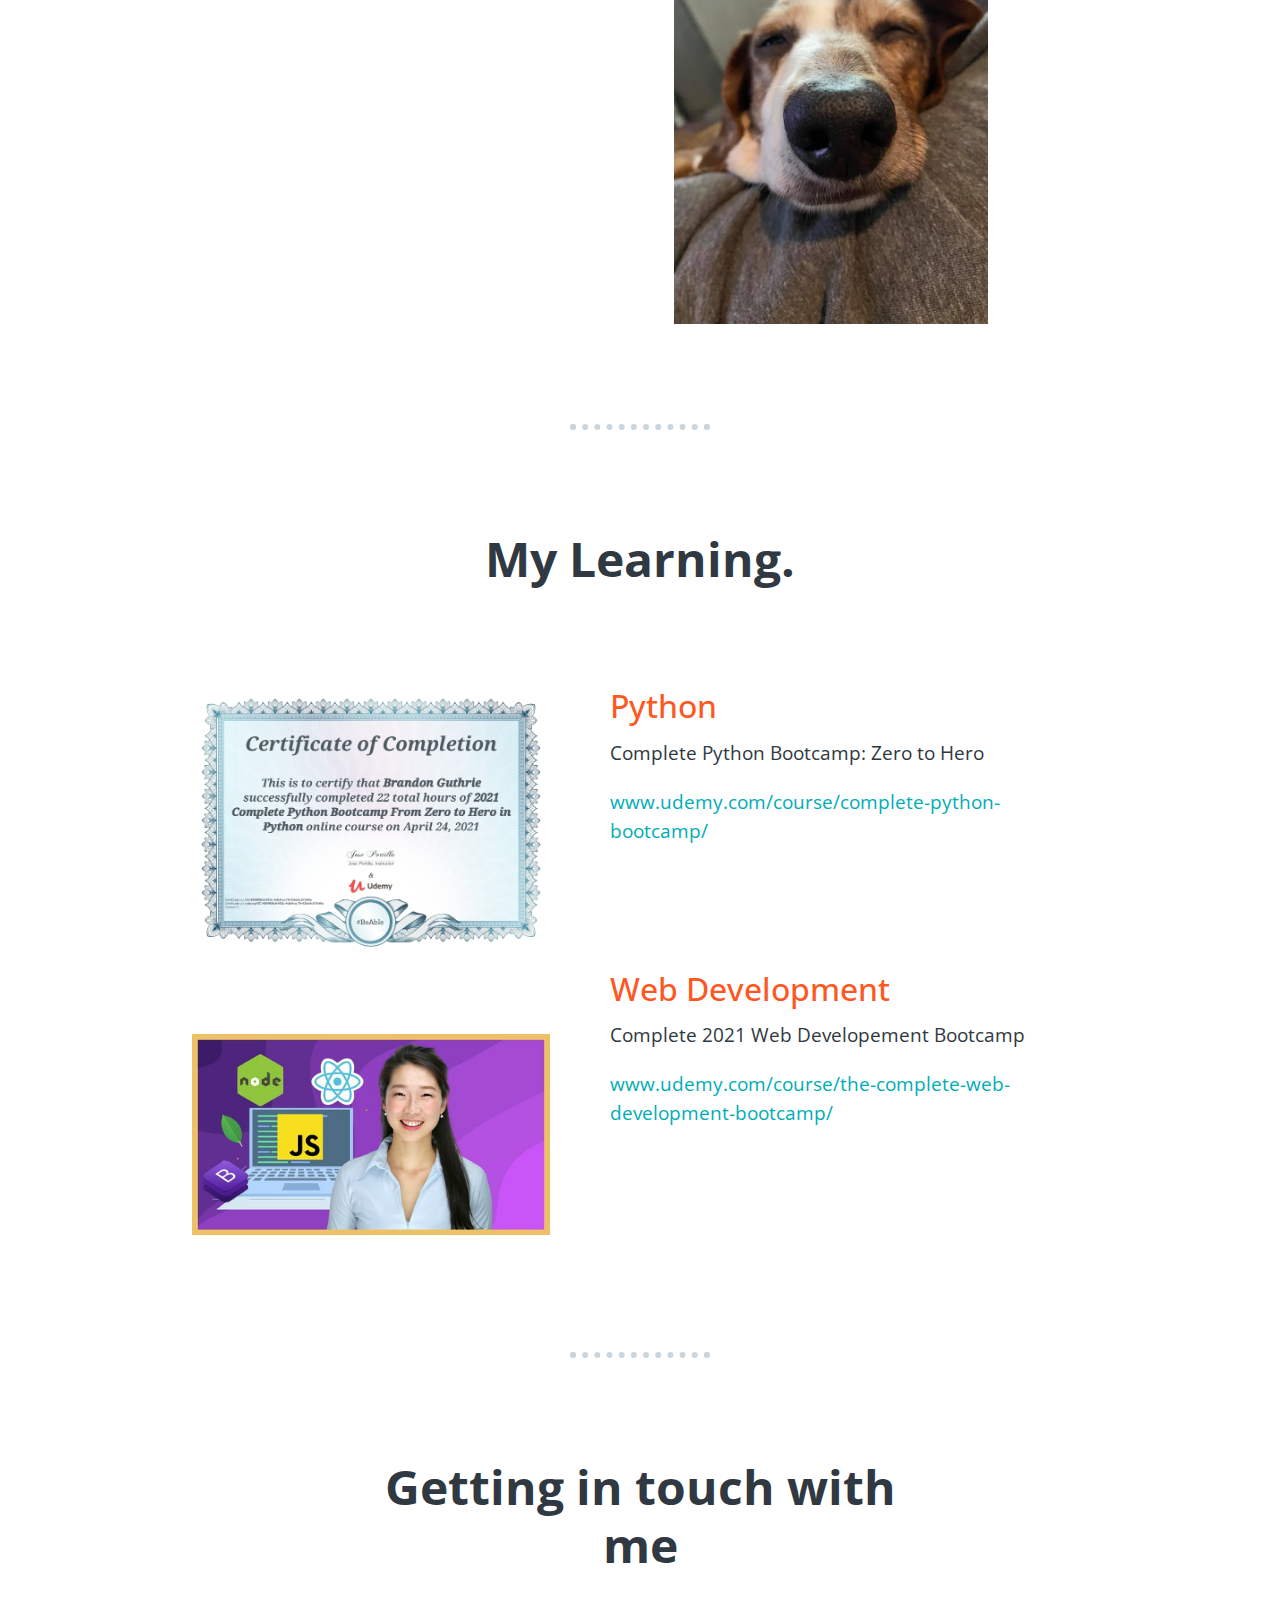
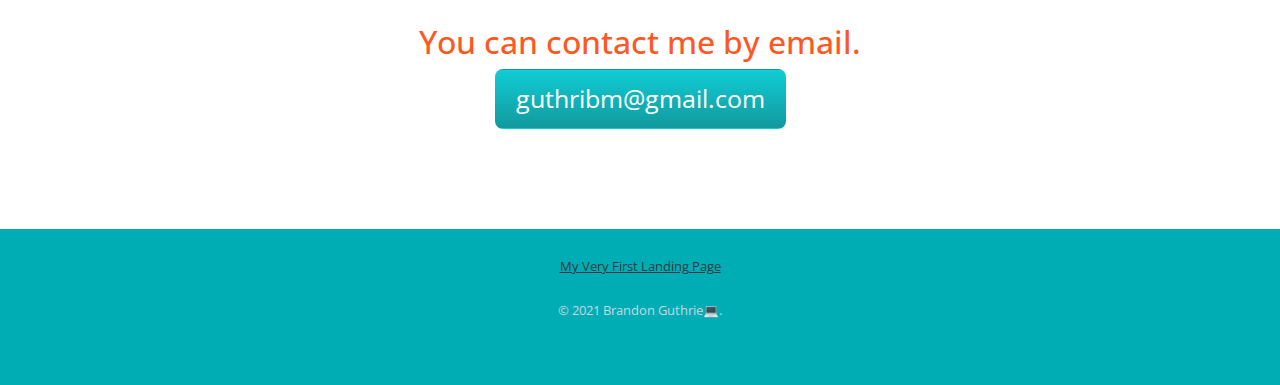
==== commit 2be32237: "Add files via upload" ====
--- a/index.html
+++ b/index.html
@@ -5,10 +5,9 @@
     <meta http-equiv="X-UA-Compatible" content="IE=edge">
     <meta name="viewport" content="width=device-width, initial-scale=1.0">    
     <title>Brandon Guthrie💻</title>
+    <link rel="stylesheet" href="https://stackpath.bootstrapcdn.com/bootstrap/4.3.1/css/bootstrap.min.css" integrity="sha384-ggOyR0iXCbMQv3Xipma34MD+dH/1fQ784/j6cY/iJTQUOhcWr7x9JvoRxT2MZw1T" crossorigin="anonymous">
     <link rel="stylesheet" href="css/styles.css">
-    <link rel="icon" href="compicon.ico">
-    <link rel="preconnect" href="https://fonts.gstatic.com">
-    <link rel="preconnect" href="https://fonts.gstatic.com">
+    <link rel="icon" href="compicon.ico">    
     <link rel="preconnect" href="https://fonts.gstatic.com">
 <link href="https://fonts.googleapis.com/css2?family=Hachi+Maru+Pop&family=Open+Sans&family=Over+the+Rainbow&family=Roboto&family=Rock+Salt&display=swap" rel="stylesheet">
 </head>
@@ -19,7 +18,7 @@
         <h1>I'm Brandon.</h1>
         <p class="subtitle"> an <em>aspiring</em> web developer and programmer.</p>
         <img class="bottom_cloud" src="images/cloud.png" alt="Cloud image">
-        <img src="images/mountain.png" alt="Mountain image">
+        <img class="mountain" src="images/mountain.png" alt="Mountain image">
     </div>
     
     <div class="middle-container">
@@ -40,14 +39,14 @@
             <img class="python_image" src="images/python-logo-master.png" alt="python logo">
             <h3>Python</h3>
             <p><strong>Skill level: </strong>Intermediate</p>             
-            <p>Procedural and Object Oriented Programming, loops and conditions, Inheritence, Decorators and Generators, Error and Exception handling, web-scraping, and more.. </p>
+            <p style="text-align: left;">Functional and Object Oriented Programming, loops and conditions, Inheritence, Decorators and Generators, Error and Exception handling, web-scraping, and more.. </p>
           </div>
           <br>
           <div class="skill-row">
             <img class="web_dev" src="images/web dev.png" alt="Web Developer">
             <h3>Web Developer</h3>
             <p><strong>Skill level: </strong>Beginner</p>            
-            <p>HTML5 and CSS3</p>
+            <p style="text-align: left;">HTML5, CSS3, Flexbox, Flex Grid</p>
           </div>
           <br>
           <div class="skill-row">
@@ -94,4 +93,4 @@
       </div>
       
 </body>
-</html>
+</html>--- a/css/styles.css
+++ b/css/styles.css
@@ -147,9 +147,9 @@
     display: block;
     float: right; 
     margin: 0 100px 0 0;
-    
-    
-}
+        
+}
+
 
 .profile_pic {
     height: 35%;
@@ -225,3 +225,100 @@
       font-size: .8rem;
       padding: 20px 0;
   }
+
+@media (max-width: 450px) {
+
+    body {
+        display: flex;
+        flex-direction: column;
+        justify-content: center;
+        width: 100vw;
+        
+    }
+
+    .subtitle {
+        position: relative;
+        z-index: 3;
+    }
+
+    .mountain {
+        width: 100%;
+    }
+
+    .bottom_cloud {
+        left: 225px;
+    }
+
+    .profile_pic {
+        width: 70%;
+        margin-bottom: 4rem;
+    }
+
+    .python_image {
+        width: 100%;
+    }
+
+    .web_dev {
+        width: 100%;
+    }
+
+    .skill-row {
+        text-align: center;
+    }
+
+    .dog_whisperer {
+        margin: auto;
+        width: 65%;
+        float: none;
+    }
+
+    .udemy_python {
+        float: none;
+        width: 100%;
+        margin: 0;
+    }
+
+    .middle-container {
+        margin: 100px 0 0 0;
+    }
+
+    h2 {
+        padding: 1rem;
+    }
+
+    h3 {
+        margin-top: 1rem;
+    }
+
+    .udemy_web_dev {
+        width: 100%;
+        float: none;
+        margin: 0;
+    }
+
+    .skill-row-last {
+        text-align: center;
+        margin-bottom: 0;
+    }
+
+    .learn {
+        margin-top: 1rem;
+    }
+
+    .skill-row a {
+        display: flex;
+        justify-content: center;
+    }
+
+    .contact-me {
+        width: 100%;
+    }
+
+    .bottom-container {
+        padding: 25px 0 0 0;
+    }
+
+    .btn {
+        margin-top: 2rem;
+    }
+}
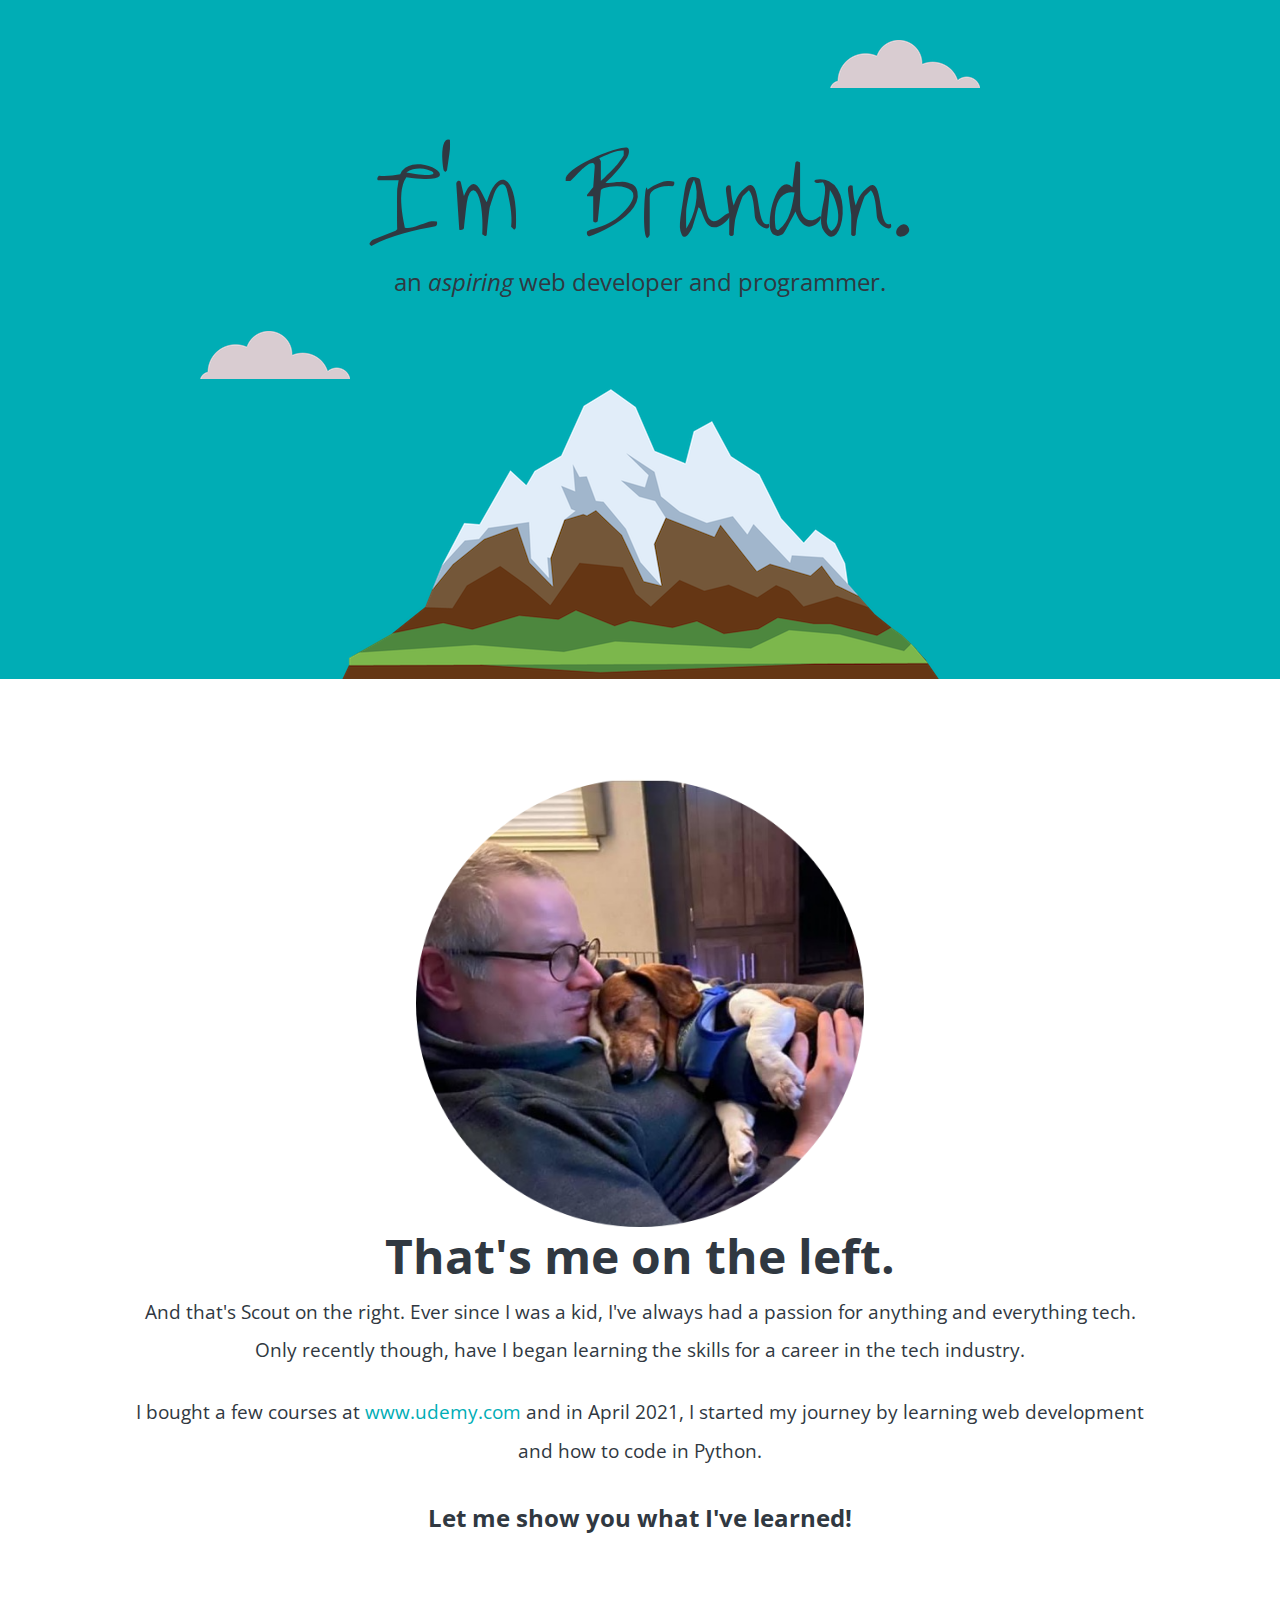
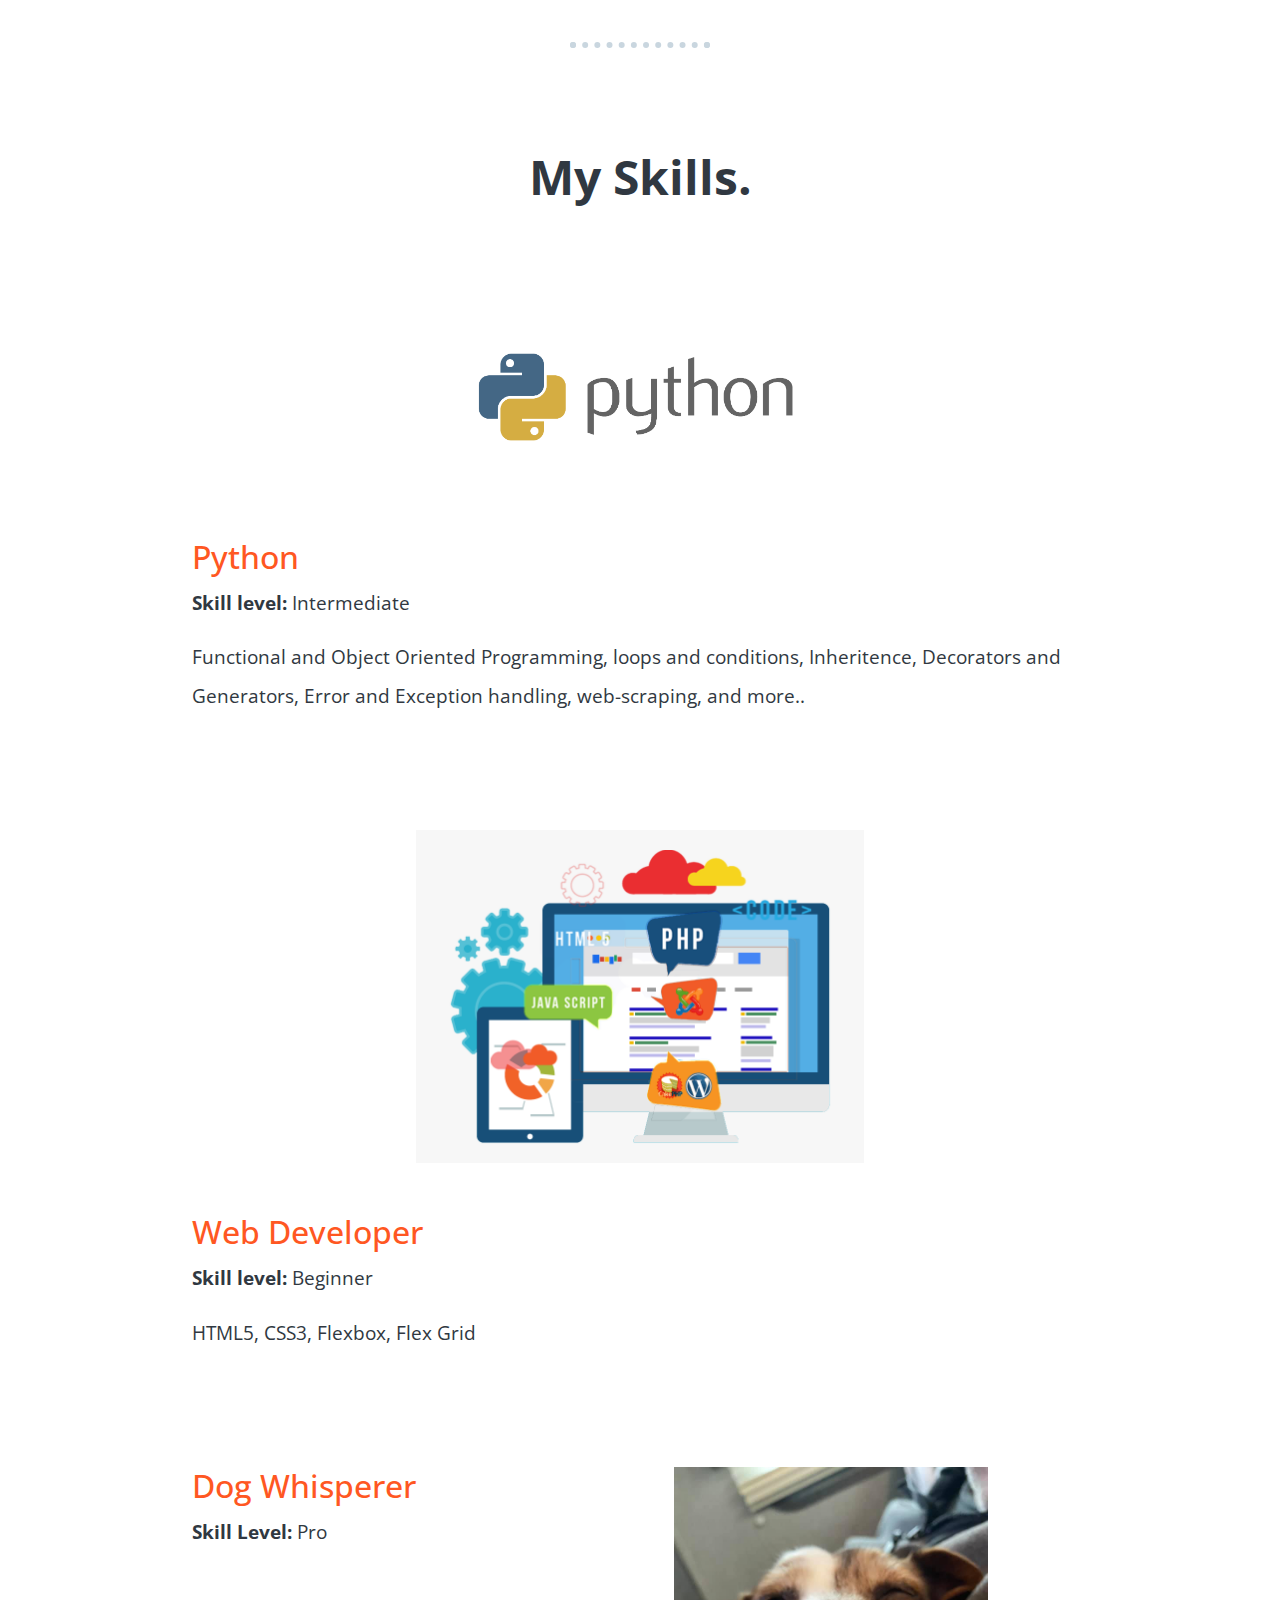
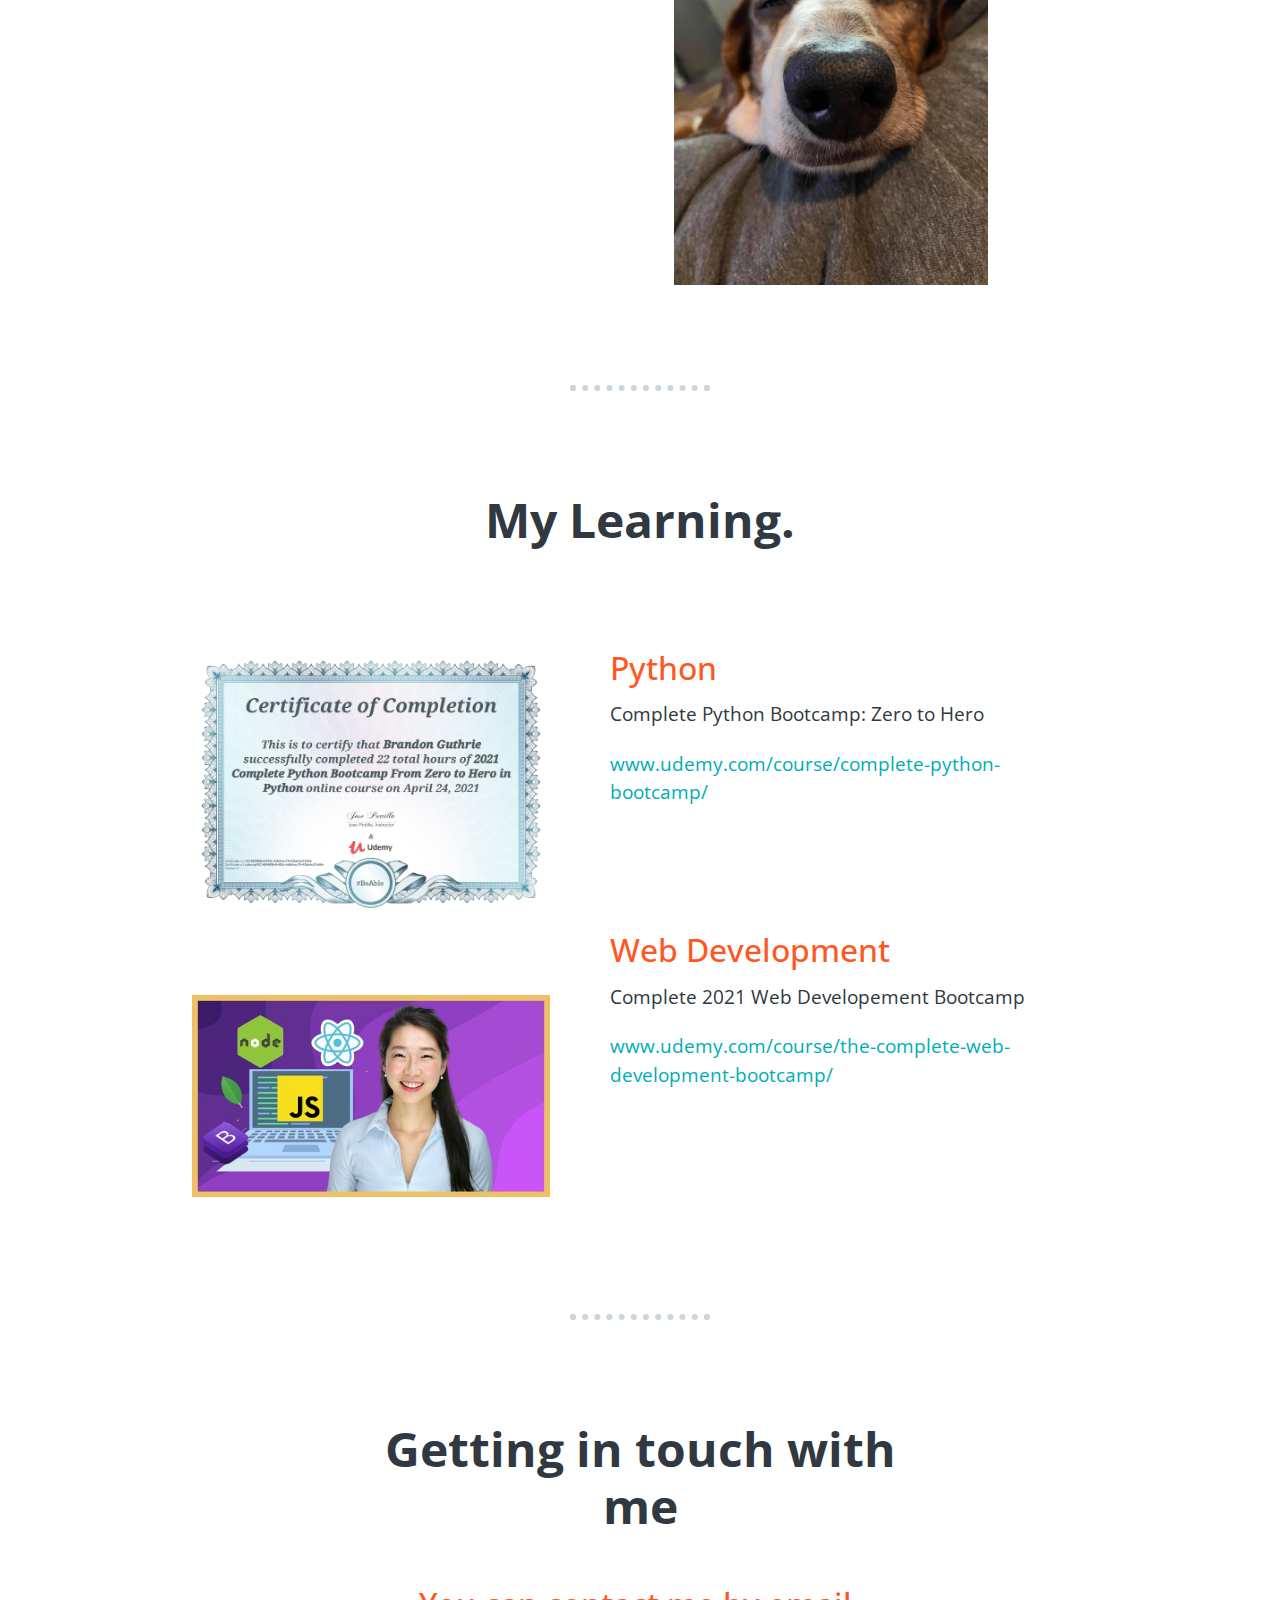
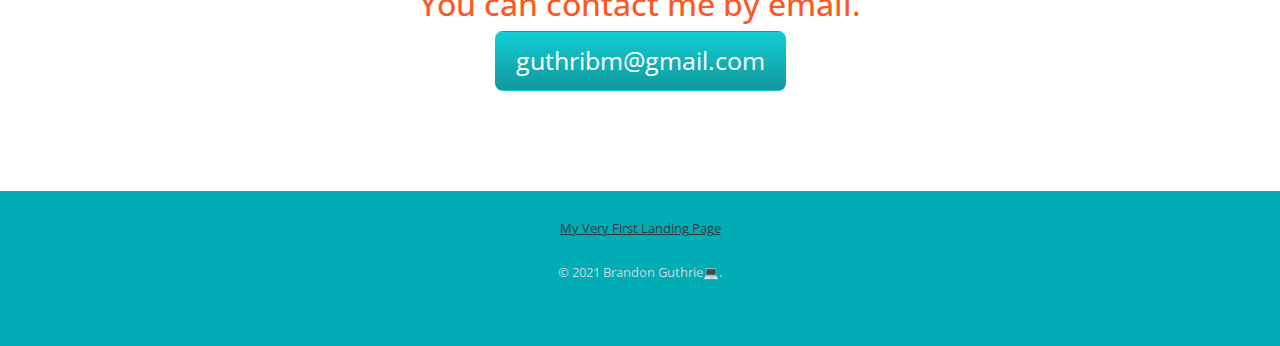
==== commit ba26599d: "Update index.html" ====
--- a/index.html
+++ b/index.html
@@ -25,11 +25,11 @@
         <div class="profile">
           <img class="profile_pic" src="images/profile pic.png" alt="Brandon profile pic">
           <h2>That's me on the left.</h2>
-          <p class="bio">When I'm not keeping my little buddy Scout warm, I'm on a computer. Since I was a child, I've always had a <em><strong>passion</strong></em> for anything and everything tech. Only recently though, have I began learning the skills for a career in the tech industry.</p> 
+          <p class="bio">And that's Scout on the right. Ever since I was a kid, I've always had a passion for anything and everything tech. Only recently though, have I began learning the skills for a career in the tech industry.</p> 
           <br>
-          <p class="bio">I bought a few courses at <a href="https://www.udemy.com">www.udemy.com</a> and in February 2021, I started my journey by learning web development and how to code in Python.</p>
+          <p class="bio">I bought a few courses at <a href="https://www.udemy.com">www.udemy.com</a> and in April 2021, I started my journey by learning web development and how to code in Python.</p>
           <br>
-          <p class="profile_footer">Let's take a look!</p>
+          <p class="profile_footer">Let me show you what I've learned!</p>
         </div>
         <hr>
         <div class="skills">
@@ -93,4 +93,4 @@
       </div>
       
 </body>
-</html>+</html>
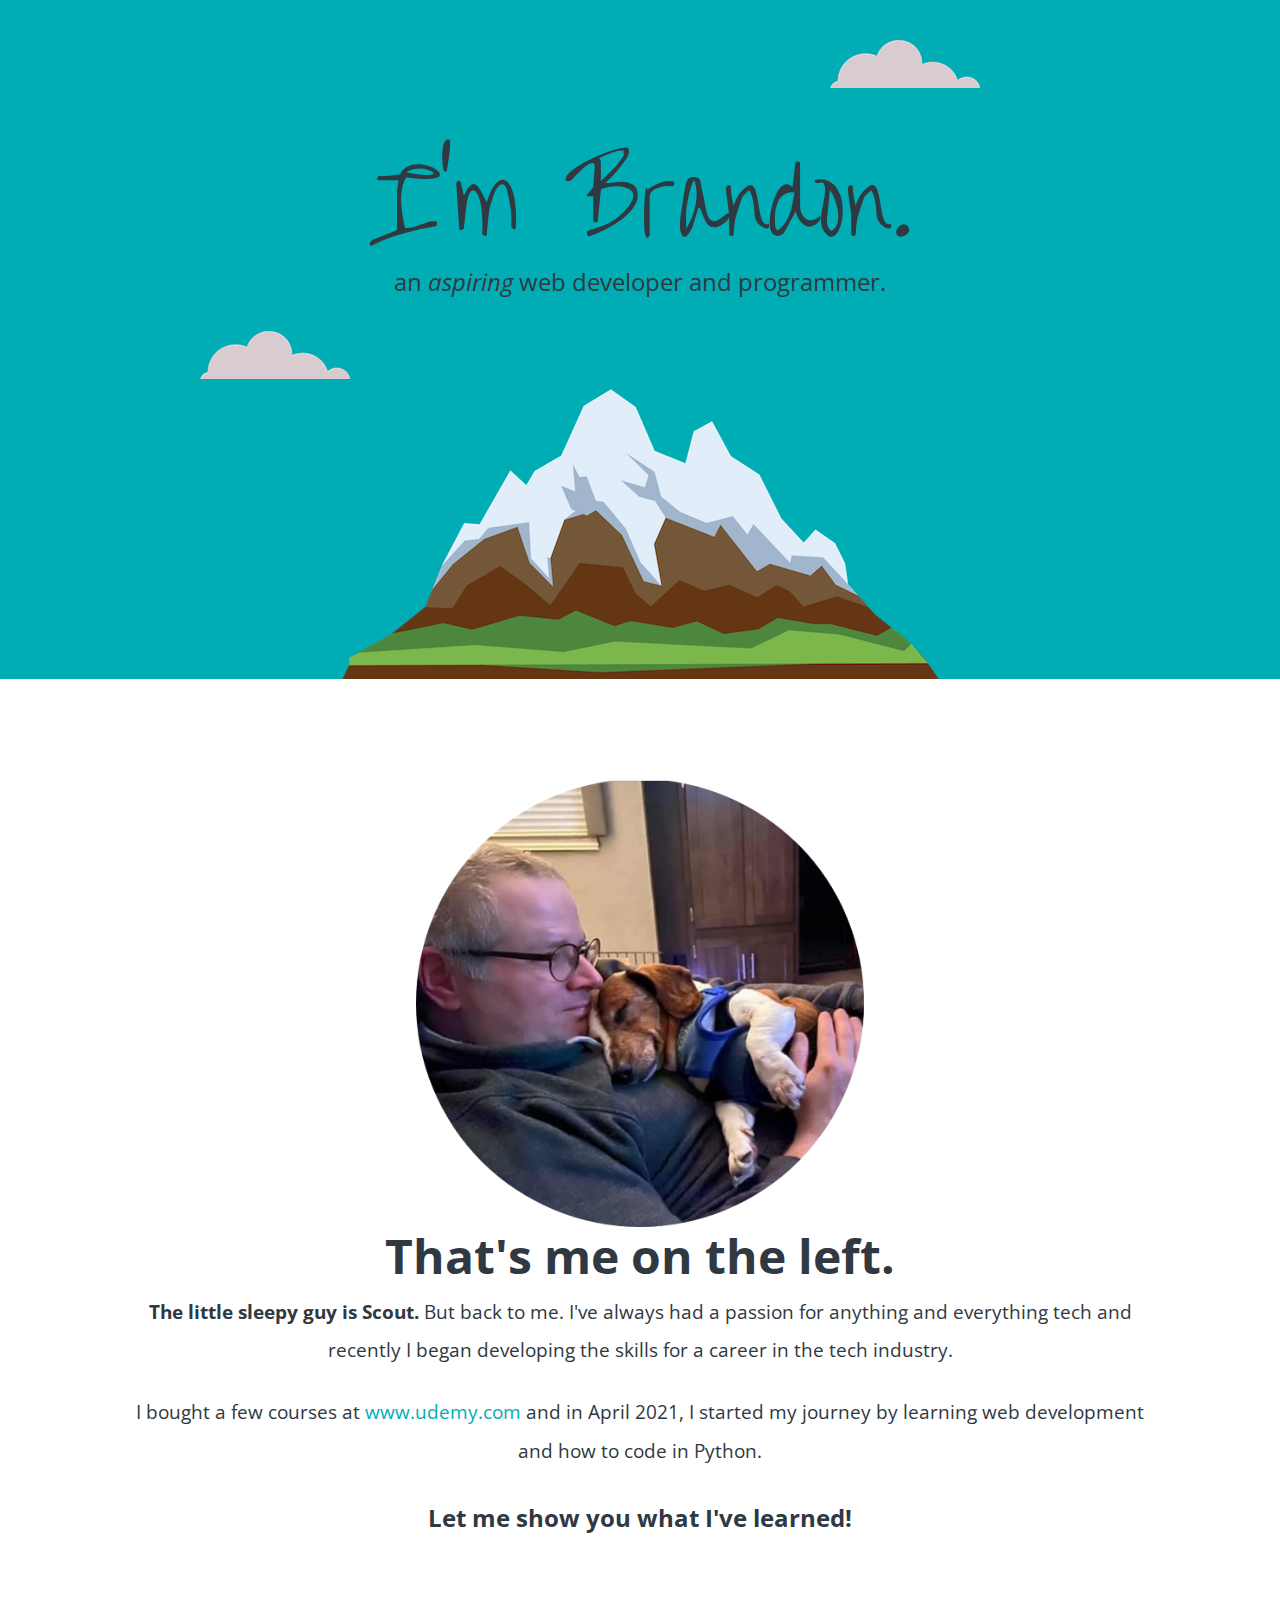
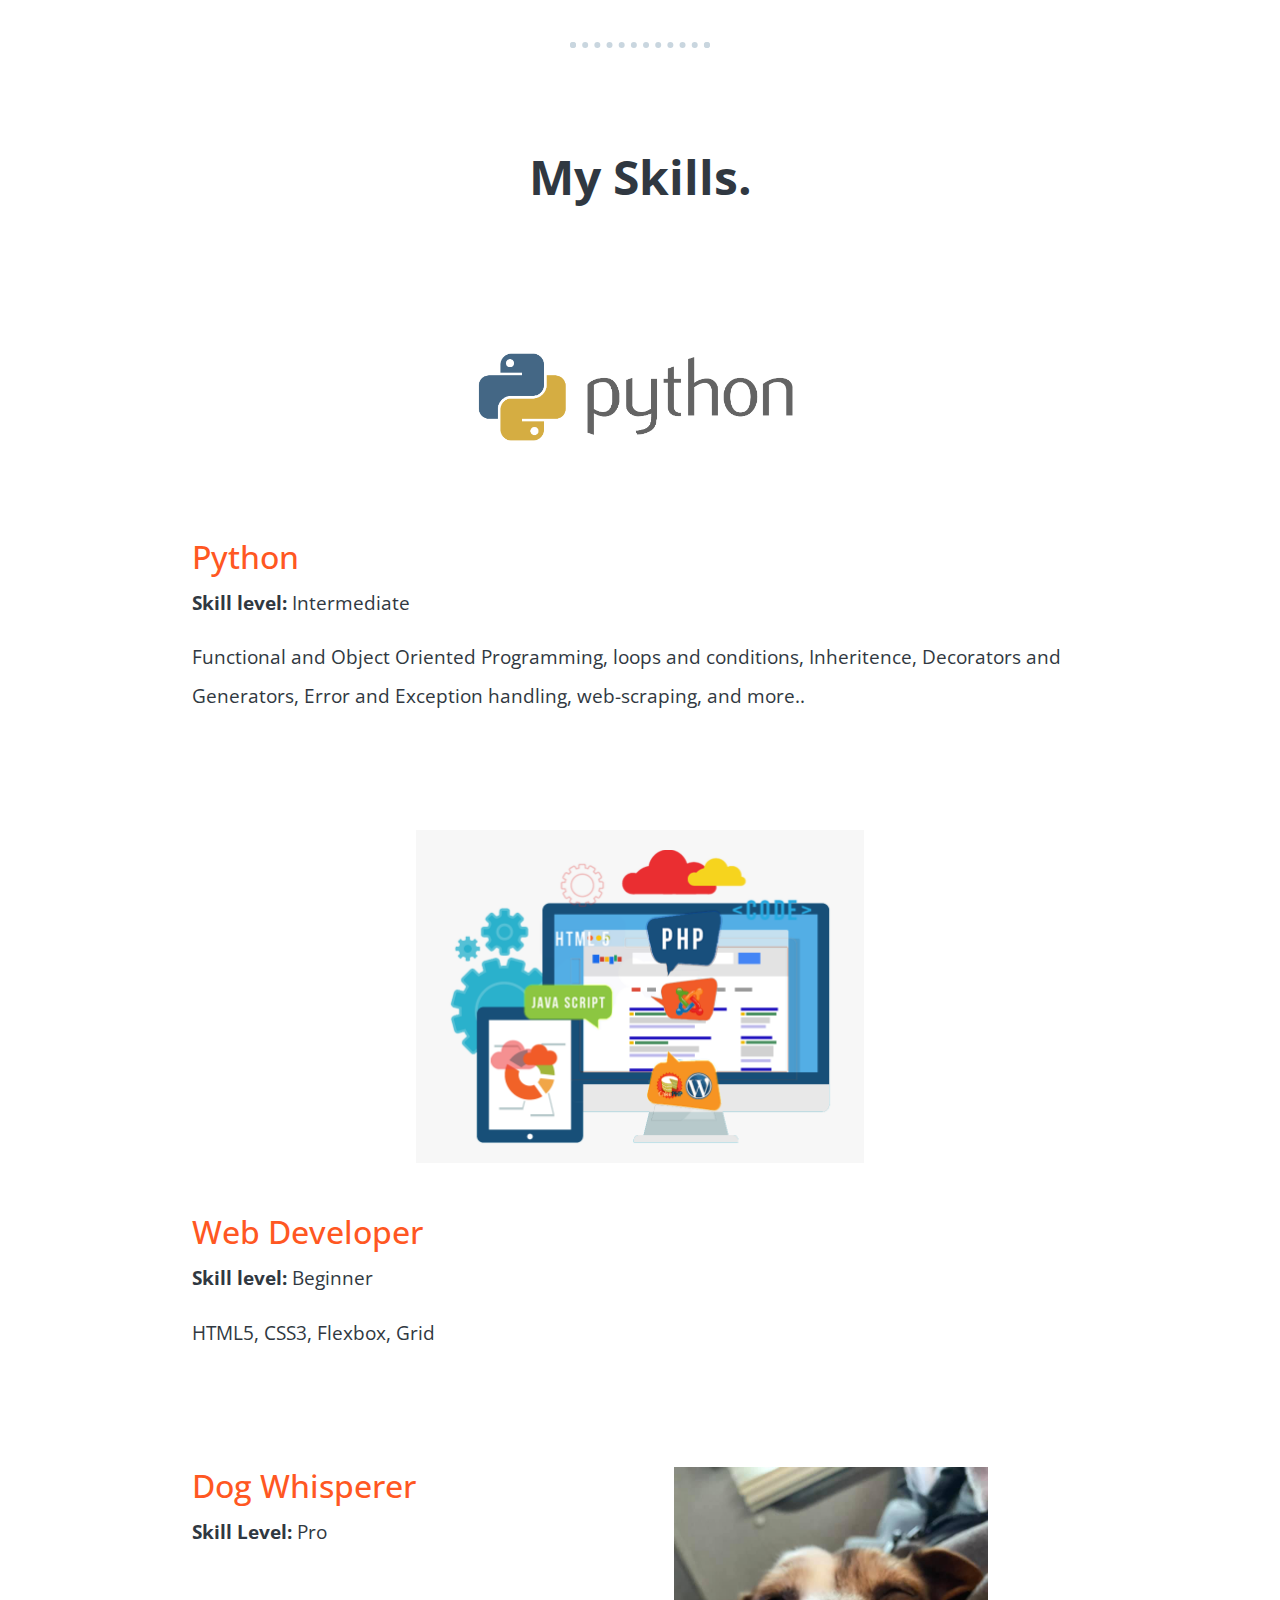
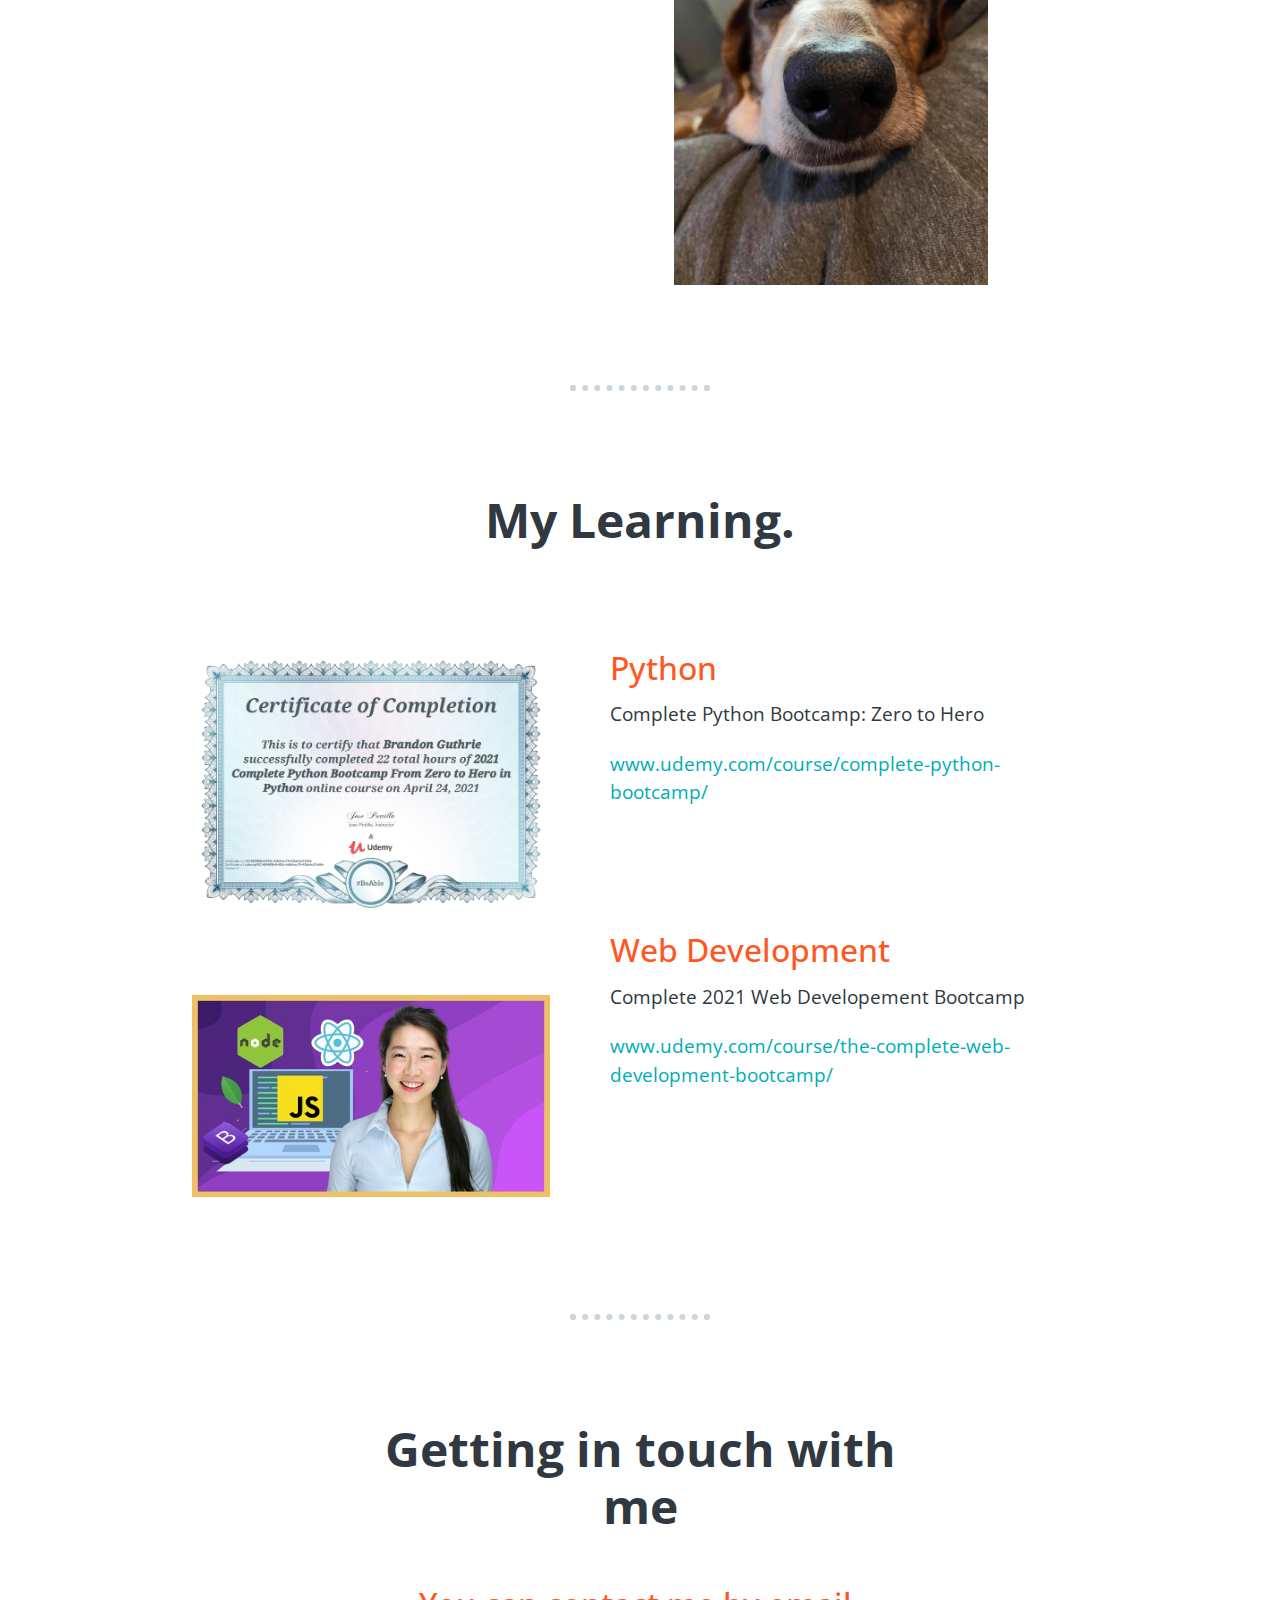
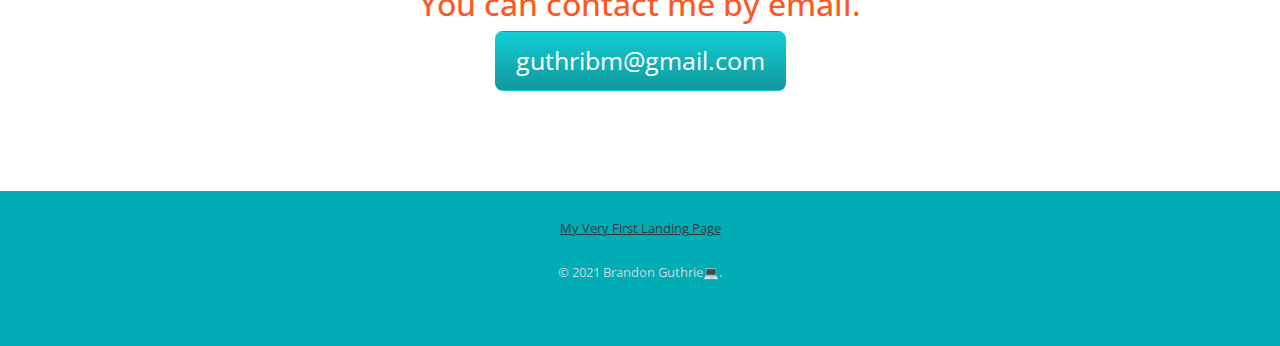
==== commit 05cb6538: "Update index.html" ====
--- a/index.html
+++ b/index.html
@@ -25,7 +25,7 @@
         <div class="profile">
           <img class="profile_pic" src="images/profile pic.png" alt="Brandon profile pic">
           <h2>That's me on the left.</h2>
-          <p class="bio">And that's Scout on the right. Ever since I was a kid, I've always had a passion for anything and everything tech. Only recently though, have I began learning the skills for a career in the tech industry.</p> 
+            <p class="bio"><strong>The little sleepy guy is Scout.</strong> But back to me. I've always had a passion for anything and everything tech and recently I began developing the skills for a career in the tech industry.</p> 
           <br>
           <p class="bio">I bought a few courses at <a href="https://www.udemy.com">www.udemy.com</a> and in April 2021, I started my journey by learning web development and how to code in Python.</p>
           <br>
@@ -46,7 +46,7 @@
             <img class="web_dev" src="images/web dev.png" alt="Web Developer">
             <h3>Web Developer</h3>
             <p><strong>Skill level: </strong>Beginner</p>            
-            <p style="text-align: left;">HTML5, CSS3, Flexbox, Flex Grid</p>
+            <p style="text-align: left;">HTML5, CSS3, Flexbox, Grid</p>
           </div>
           <br>
           <div class="skill-row">
--- a/css/styles.css
+++ b/css/styles.css
@@ -235,6 +235,10 @@
         width: 100vw;
         
     }
+    
+    .top_container {
+        margin: auto;
+    }
 
     .subtitle {
         position: relative;
@@ -246,7 +250,7 @@
     }
 
     .bottom_cloud {
-        left: 225px;
+        left: 12rem;
     }
 
     .profile_pic {
@@ -321,4 +325,12 @@
     .btn {
         margin-top: 2rem;
     }
-}
+    
+    .top-container h1 {
+        font-size: 3rem;
+    }
+    
+    .top-container p {
+        padding: 1rem;
+    }
+}
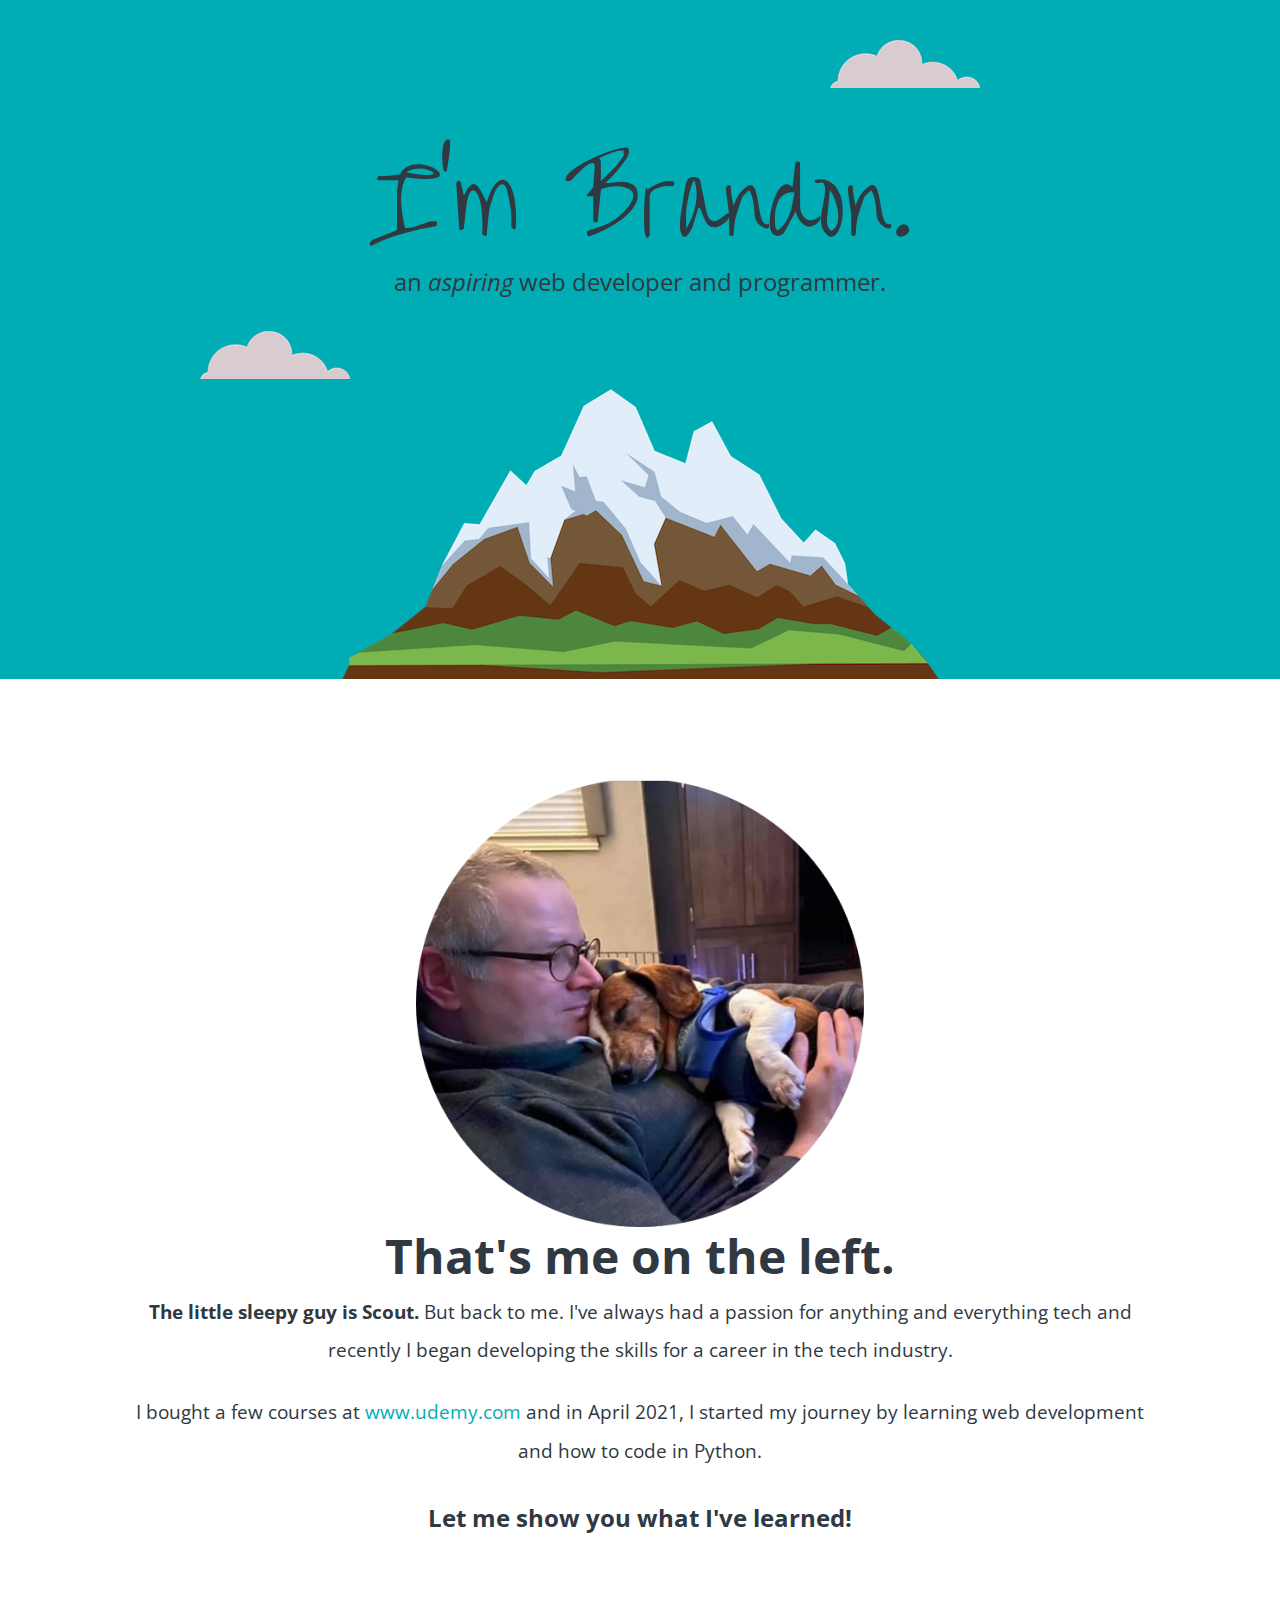
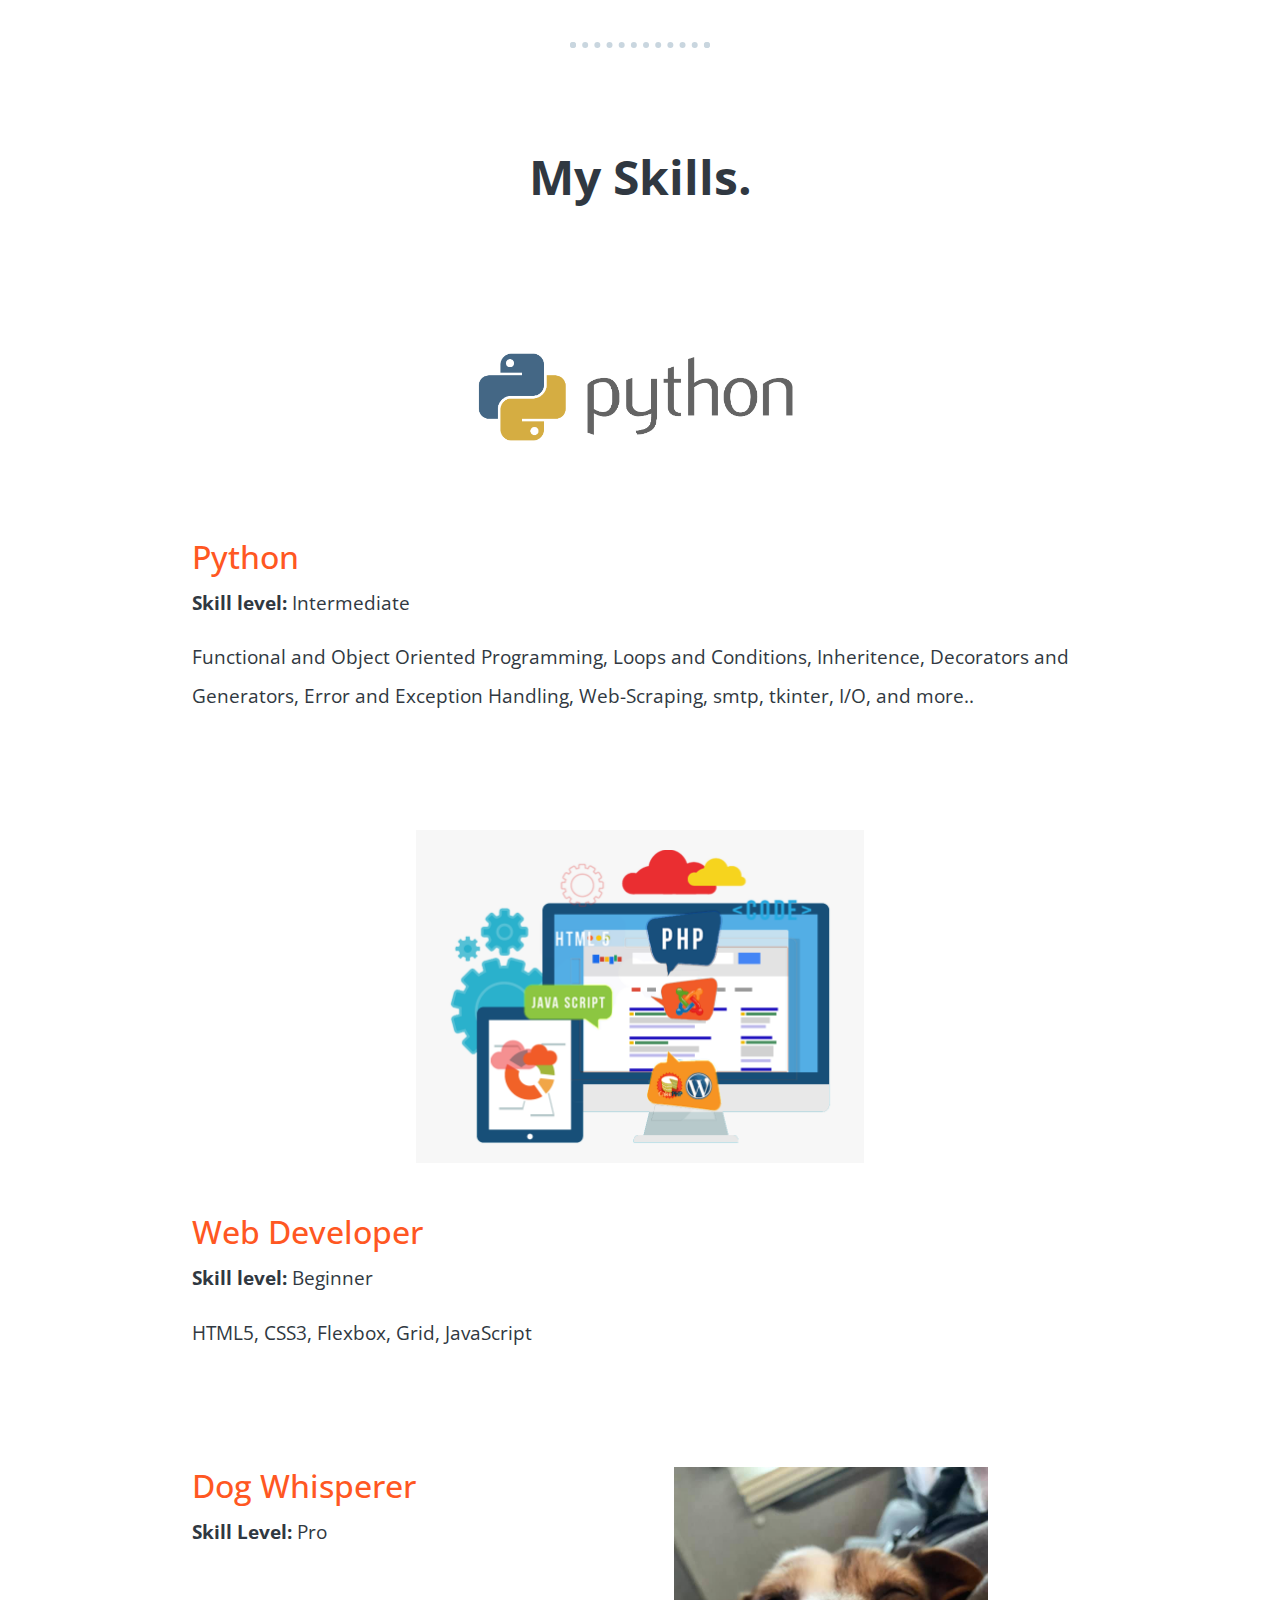
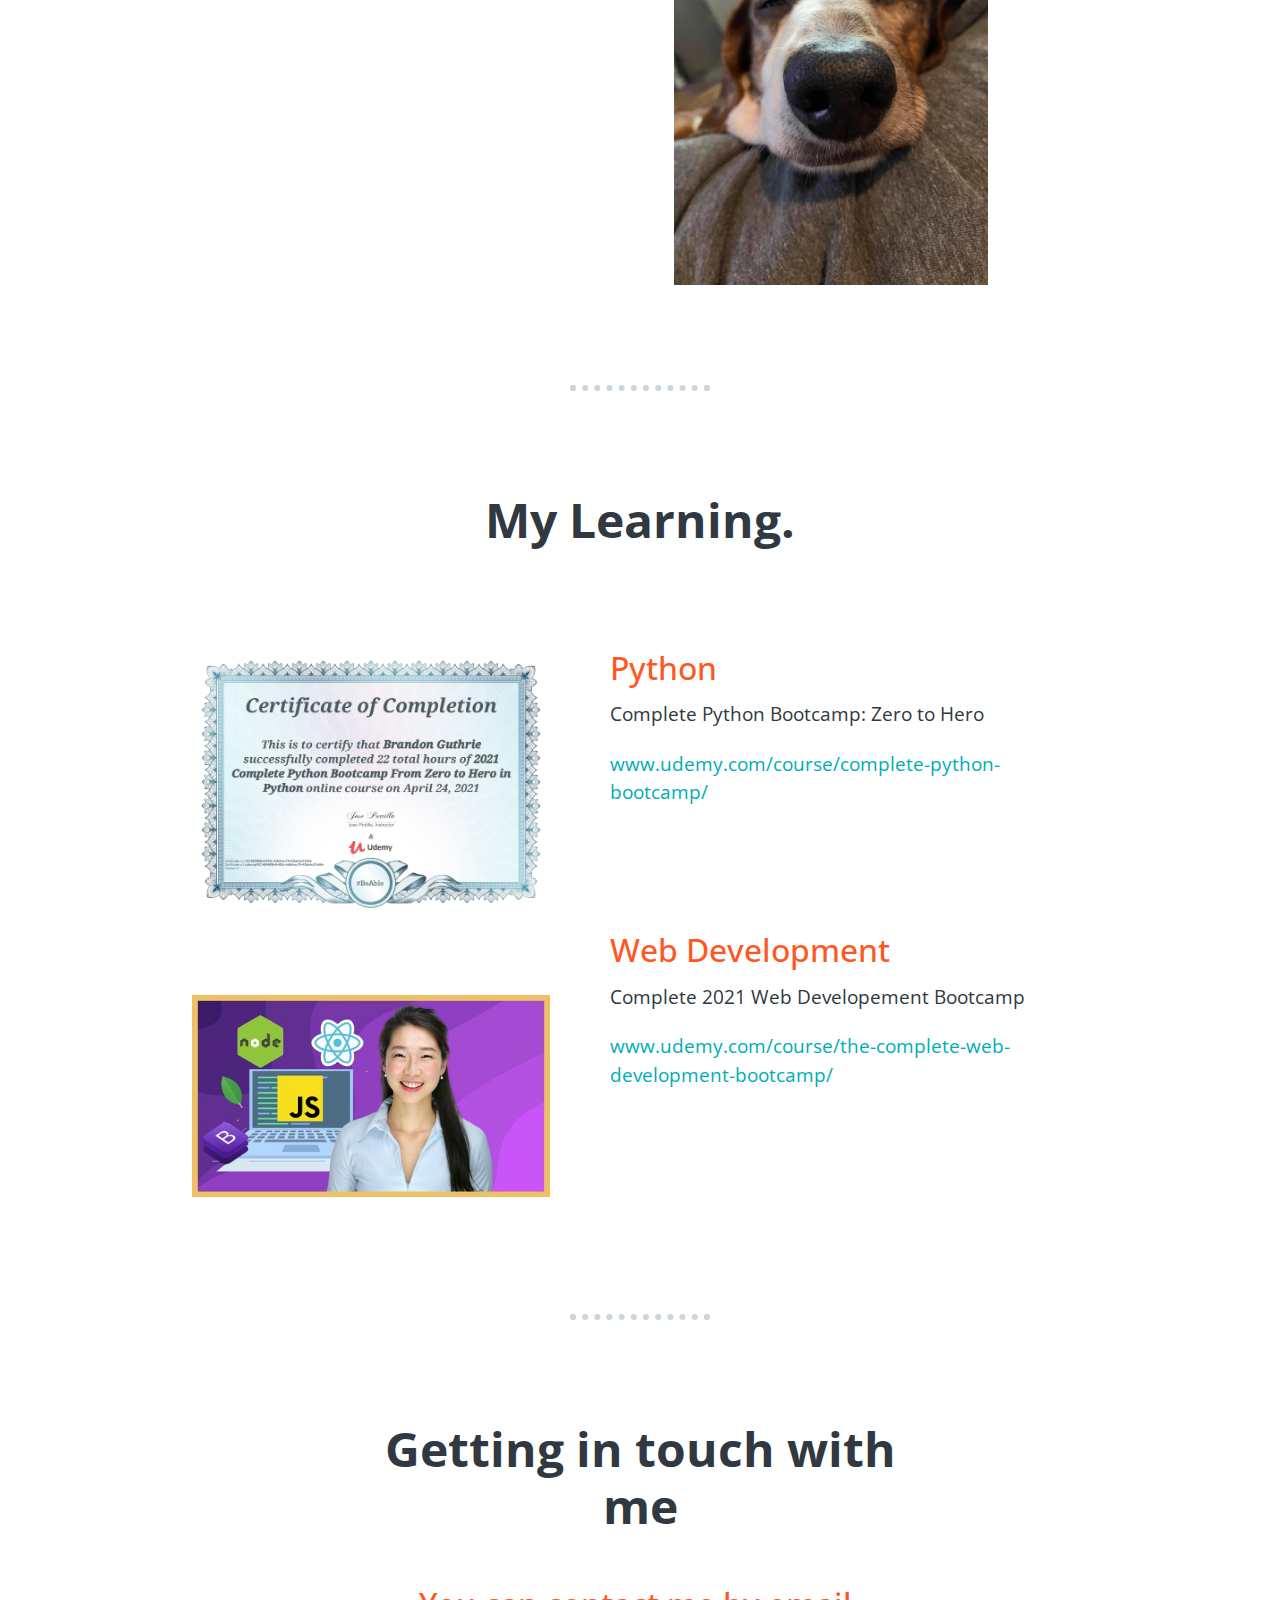
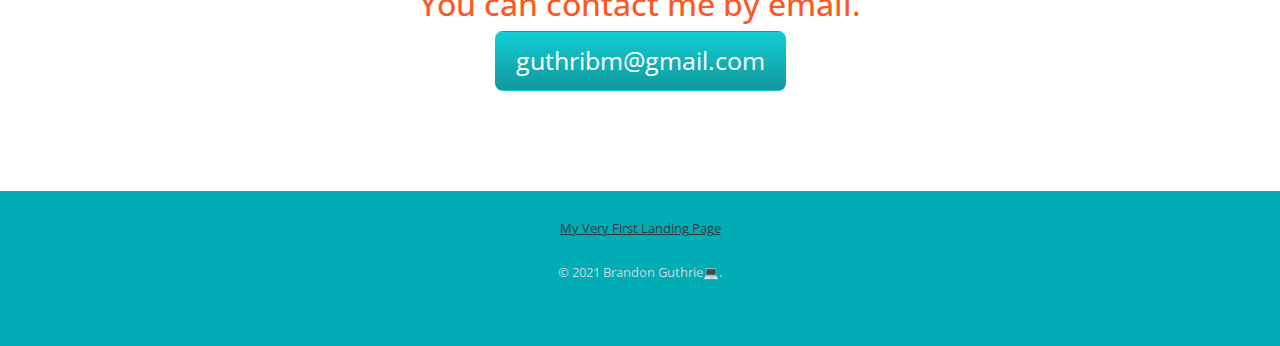
==== commit 61adc017: "Update index.html" ====
--- a/index.html
+++ b/index.html
@@ -39,14 +39,14 @@
             <img class="python_image" src="images/python-logo-master.png" alt="python logo">
             <h3>Python</h3>
             <p><strong>Skill level: </strong>Intermediate</p>             
-            <p style="text-align: left;">Functional and Object Oriented Programming, loops and conditions, Inheritence, Decorators and Generators, Error and Exception handling, web-scraping, and more.. </p>
+            <p style="text-align: left;">Functional and Object Oriented Programming, Loops and Conditions, Inheritence, Decorators and Generators, Error and Exception Handling, Web-Scraping, smtp, tkinter, I/O, and more.. </p>
           </div>
           <br>
           <div class="skill-row">
             <img class="web_dev" src="images/web dev.png" alt="Web Developer">
             <h3>Web Developer</h3>
             <p><strong>Skill level: </strong>Beginner</p>            
-            <p style="text-align: left;">HTML5, CSS3, Flexbox, Grid</p>
+            <p style="text-align: left;">HTML5, CSS3, Flexbox, Grid, JavaScript</p>
           </div>
           <br>
           <div class="skill-row">
